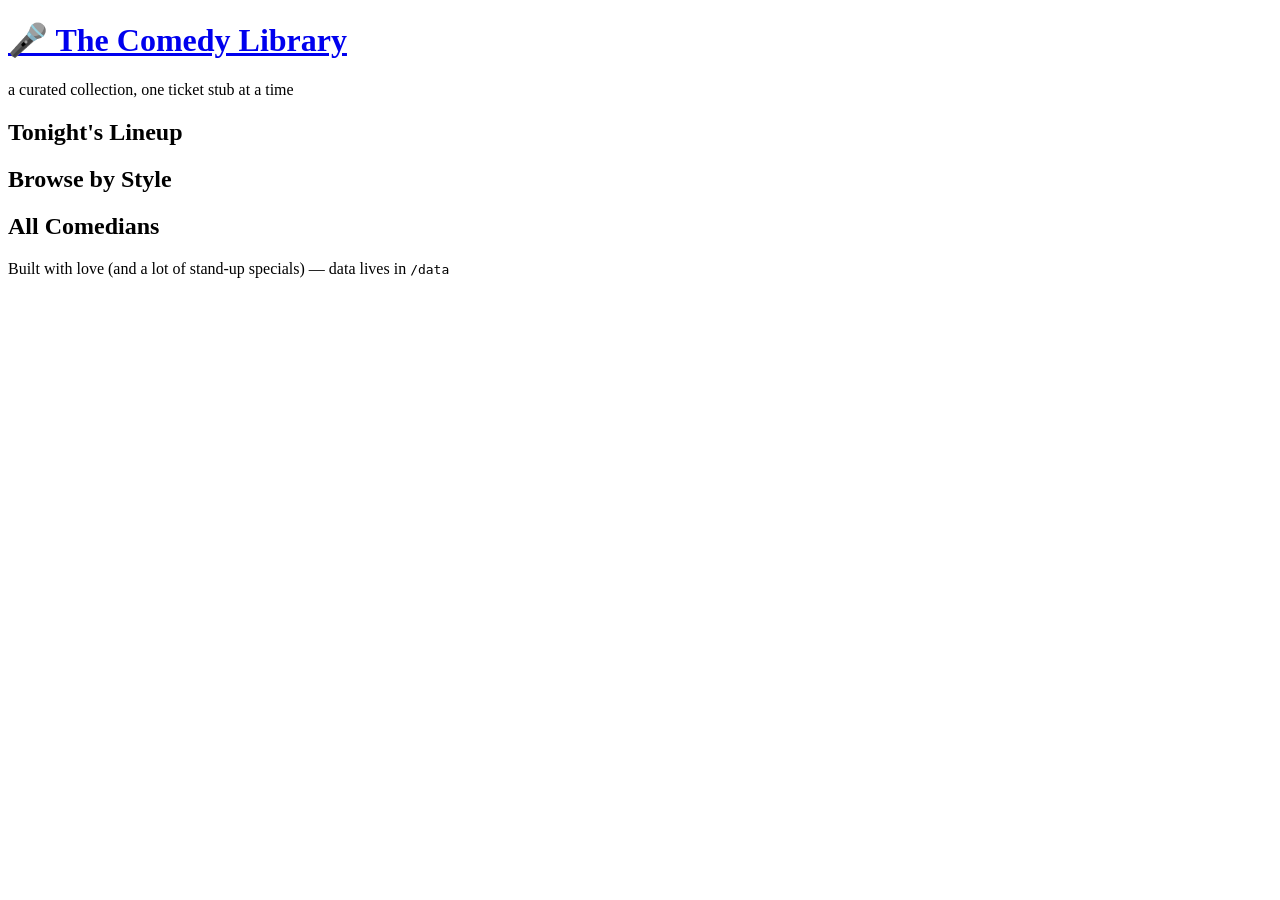
==== index.html @ 25efa7a4 "Add files via upload" ====
<!DOCTYPE html>
<html lang="en">
<head>
<meta charset="UTF-8">
<meta name="viewport" content="width=device-width, initial-scale=1.0">
<title>Haley's Comedy Library</title>
<link rel="stylesheet" href="css/styles.css">
</head>
<body>

<header class="marquee">
  <h1 class="marquee__title"><a href="index.html">🎤 The Comedy Library</a></h1>
  <div class="marquee__subtitle">a curated collection, one ticket stub at a time</div>
</header>

<main class="container">

  <section class="section" id="featured">
    <div class="section__heading">
      <h2>Tonight's Lineup</h2>
      <span class="section__note" id="rotation-note"></span>
    </div>
    <div class="shorts-strip" id="shorts-strip"></div>
  </section>

  <section class="section" id="filters">
    <div class="section__heading">
      <h2>Browse by Style</h2>
    </div>
    <div class="tag-bar" id="tag-bar"></div>
  </section>

  <section class="section" id="artists">
    <div class="section__heading">
      <h2>All Comedians</h2>
      <span class="section__note" id="artist-count"></span>
    </div>
    <div class="artist-grid" id="artist-grid"></div>
  </section>

</main>

<footer class="site-footer">
  Built with love (and a lot of stand-up specials) — data lives in <code>/data</code>
</footer>

<script src="js/app.js"></script>
</body>
</html>
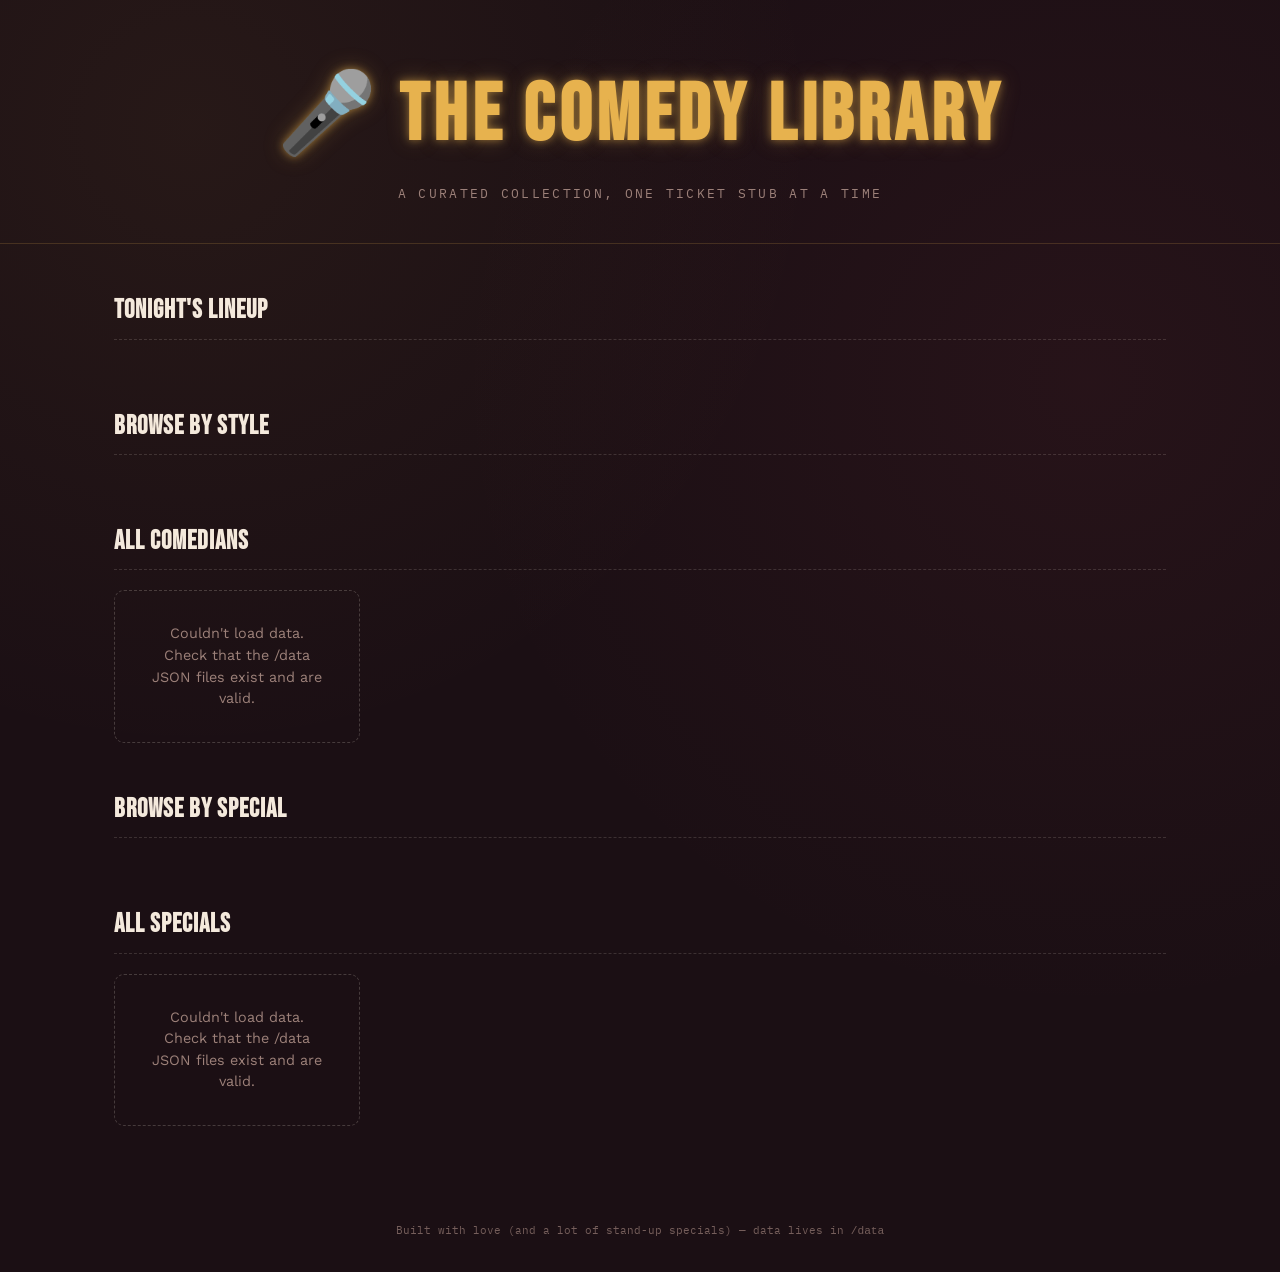
==== commit 106eecdb: "added photos & fixed Search tags" ====
--- a/index.html
+++ b/index.html
@@ -38,6 +38,21 @@
     <div class="artist-grid" id="artist-grid"></div>
   </section>
 
+  <section class="section" id="special-filters">
+    <div class="section__heading">
+      <h2>Browse by Special</h2>
+    </div>
+    <div class="tag-bar" id="special-tag-bar"></div>
+  </section>
+
+  <section class="section" id="specials">
+    <div class="section__heading">
+      <h2>All Specials</h2>
+      <span class="section__note" id="special-count"></span>
+    </div>
+    <div class="special-grid" id="special-grid"></div>
+  </section>
+
 </main>
 
 <footer class="site-footer">
--- a/css/styles.css
+++ b/css/styles.css
@@ -0,0 +1,390 @@
+/* ============================================
+   Comedy Library — "Marquee & Ticket Stub" theme
+   ============================================ */
+
+@import url('https://fonts.googleapis.com/css2?family=Bebas+Neue&family=Work+Sans:wght@400;500;600&family=IBM+Plex+Mono:wght@500&display=swap');
+
+:root {
+  --bg: #1b0f14;
+  --surface: #2a1620;
+  --surface-raised: #341c28;
+  --gold: #e7b24e;
+  --gold-dim: #a67f36;
+  --cream: #f4e9dc;
+  --rose: #c1495b;
+  --muted: #9c8079;
+  --stub-edge: #17090d;
+
+  --font-display: 'Bebas Neue', sans-serif;
+  --font-body: 'Work Sans', sans-serif;
+  --font-mono: 'IBM Plex Mono', monospace;
+
+  --radius: 10px;
+}
+
+* { box-sizing: border-box; }
+
+html { scroll-behavior: smooth; }
+
+body {
+  margin: 0;
+  background: var(--bg);
+  background-image:
+    radial-gradient(circle at 15% 10%, rgba(231, 178, 78, 0.06), transparent 40%),
+    radial-gradient(circle at 85% 30%, rgba(193, 73, 91, 0.07), transparent 45%);
+  color: var(--cream);
+  font-family: var(--font-body);
+  line-height: 1.5;
+  min-height: 100vh;
+}
+
+a { color: inherit; }
+
+/* ---------- Marquee header ---------- */
+
+.marquee {
+  padding: 3.5rem 1.5rem 2.5rem;
+  text-align: center;
+  border-bottom: 1px solid rgba(231, 178, 78, 0.18);
+}
+
+.marquee__title {
+  font-family: var(--font-display);
+  font-size: clamp(2.75rem, 8vw, 5rem);
+  letter-spacing: 0.06em;
+  margin: 0;
+  color: var(--gold);
+  text-shadow:
+    0 0 8px rgba(231, 178, 78, 0.55),
+    0 0 22px rgba(231, 178, 78, 0.25);
+}
+
+.marquee__title a { text-decoration: none; color: inherit; }
+
+.marquee__subtitle {
+  font-family: var(--font-mono);
+  font-size: 0.8rem;
+  letter-spacing: 0.18em;
+  text-transform: uppercase;
+  color: var(--muted);
+  margin-top: 0.5rem;
+}
+
+/* ---------- Layout ---------- */
+
+.container {
+  max-width: 1100px;
+  margin: 0 auto;
+  padding: 0 1.5rem 4rem;
+}
+
+.section {
+  margin-top: 3rem;
+}
+
+.section__heading {
+  display: flex;
+  align-items: baseline;
+  justify-content: space-between;
+  gap: 1rem;
+  margin-bottom: 1.25rem;
+  border-bottom: 1px dashed rgba(244, 233, 220, 0.15);
+  padding-bottom: 0.5rem;
+}
+
+.section__heading h2 {
+  font-family: var(--font-display);
+  letter-spacing: 0.04em;
+  font-size: 1.6rem;
+  margin: 0;
+  color: var(--cream);
+}
+
+.section__note {
+  font-family: var(--font-mono);
+  font-size: 0.75rem;
+  color: var(--muted);
+}
+
+/* ---------- Empty state ---------- */
+
+.empty-state {
+  border: 1px dashed rgba(244, 233, 220, 0.2);
+  border-radius: var(--radius);
+  padding: 2rem;
+  text-align: center;
+  color: var(--muted);
+  font-size: 0.9rem;
+}
+
+.empty-state code {
+  font-family: var(--font-mono);
+  color: var(--gold);
+  background: rgba(231, 178, 78, 0.08);
+  padding: 0.1rem 0.4rem;
+  border-radius: 4px;
+}
+
+/* ---------- Tag filter chips ---------- */
+
+.tag-bar {
+  display: flex;
+  flex-wrap: wrap;
+  gap: 0.6rem;
+}
+
+.tag-chip {
+  font-family: var(--font-mono);
+  font-size: 0.75rem;
+  letter-spacing: 0.04em;
+  text-transform: uppercase;
+  background: var(--surface);
+  border: 1px solid rgba(231, 178, 78, 0.3);
+  color: var(--cream);
+  padding: 0.45rem 0.9rem;
+  border-radius: 999px;
+  cursor: pointer;
+  transition: background 0.15s ease, border-color 0.15s ease, color 0.15s ease;
+}
+
+.tag-chip:hover {
+  border-color: var(--gold);
+}
+
+.tag-chip.active {
+  background: var(--gold);
+  border-color: var(--gold);
+  color: var(--stub-edge);
+}
+
+/* ---------- Featured shorts strip ---------- */
+
+.shorts-strip {
+  display: grid;
+  grid-template-columns: repeat(auto-fill, minmax(220px, 1fr));
+  gap: 1.1rem;
+}
+
+.short-card {
+  background: var(--surface);
+  border-radius: var(--radius);
+  overflow: hidden;
+  border: 1px solid rgba(244, 233, 220, 0.08);
+  transition: transform 0.15s ease, border-color 0.15s ease;
+}
+
+.short-card:hover {
+  transform: translateY(-3px);
+  border-color: var(--gold-dim);
+}
+
+.short-card__embed {
+  aspect-ratio: 16 / 9;
+  background: #000;
+}
+
+.short-card__embed iframe {
+  width: 100%;
+  height: 100%;
+  border: 0;
+  display: block;
+}
+
+.short-card__body {
+  padding: 0.85rem 1rem 1rem;
+}
+
+.short-card__title {
+  font-weight: 600;
+  font-size: 0.95rem;
+  margin: 0 0 0.2rem;
+}
+
+.short-card__artist {
+  font-family: var(--font-mono);
+  font-size: 0.75rem;
+  color: var(--gold);
+}
+
+/* ---------- Ticket-stub artist cards ---------- */
+
+.artist-grid {
+  display: grid;
+  grid-template-columns: repeat(auto-fill, minmax(240px, 1fr));
+  gap: 1.4rem;
+}
+
+.stub {
+  position: relative;
+  background: var(--surface);
+  border-radius: var(--radius);
+  display: flex;
+  text-decoration: none;
+  color: inherit;
+  overflow: hidden;
+  border: 1px solid rgba(244, 233, 220, 0.08);
+  transition: transform 0.15s ease, border-color 0.15s ease;
+}
+
+.stub:hover {
+  transform: translateY(-3px);
+  border-color: var(--gold-dim);
+}
+
+.stub__photo {
+  width: 84px;
+  min-width: 84px;
+  background: var(--surface-raised);
+  background-size: cover;
+  background-position: center;
+  display: flex;
+  align-items: center;
+  justify-content: center;
+  font-family: var(--font-display);
+  font-size: 1.6rem;
+  color: var(--gold-dim);
+}
+
+.stub__divider {
+  width: 0;
+  border-left: 2px dashed rgba(244, 233, 220, 0.2);
+  position: relative;
+}
+
+.stub__divider::before,
+.stub__divider::after {
+  content: "";
+  position: absolute;
+  width: 14px;
+  height: 14px;
+  background: var(--bg);
+  border-radius: 50%;
+  left: -8px;
+}
+.stub__divider::before { top: -7px; }
+.stub__divider::after { bottom: -7px; }
+
+.stub__body {
+  padding: 0.9rem 1rem;
+  flex: 1;
+  min-width: 0;
+}
+
+.stub__name {
+  font-weight: 600;
+  font-size: 1rem;
+  margin: 0 0 0.35rem;
+}
+
+.stub__tags {
+  display: flex;
+  flex-wrap: wrap;
+  gap: 0.3rem;
+}
+
+.stub__tag {
+  font-family: var(--font-mono);
+  font-size: 0.65rem;
+  text-transform: uppercase;
+  letter-spacing: 0.03em;
+  color: var(--muted);
+  background: rgba(244, 233, 220, 0.06);
+  padding: 0.15rem 0.45rem;
+  border-radius: 4px;
+}
+
+/* ---------- Ticket-stub special cards ---------- */
+
+.special-grid {
+  display: grid;
+  grid-template-columns: repeat(auto-fill, minmax(240px, 1fr));
+  gap: 1.4rem;
+}
+
+/* ---------- Artist detail page ---------- */
+
+.back-link {
+  display: inline-block;
+  font-family: var(--font-mono);
+  font-size: 0.8rem;
+  color: var(--gold);
+  text-decoration: none;
+  margin-bottom: 1.5rem;
+}
+.back-link:hover { text-decoration: underline; }
+
+.artist-header {
+  display: flex;
+  gap: 1.5rem;
+  align-items: flex-start;
+  flex-wrap: wrap;
+}
+
+.artist-header__photo {
+  width: 140px;
+  height: 140px;
+  border-radius: var(--radius);
+  background: var(--surface-raised);
+  background-size: cover;
+  background-position: center;
+  flex-shrink: 0;
+}
+
+.artist-header__name {
+  font-family: var(--font-display);
+  font-size: 2.4rem;
+  letter-spacing: 0.03em;
+  margin: 0 0 0.4rem;
+  color: var(--gold);
+}
+
+.artist-header__website {
+  font-family: var(--font-mono);
+  font-size: 0.8rem;
+  color: var(--rose);
+  text-decoration: none;
+}
+.artist-header__website:hover { text-decoration: underline; }
+
+.artist-bio {
+  margin-top: 1.5rem;
+  max-width: 65ch;
+  color: var(--cream);
+  opacity: 0.9;
+}
+
+.rating-stamp {
+  display: inline-flex;
+  gap: 0.5rem;
+  font-family: var(--font-mono);
+  font-size: 0.7rem;
+  text-transform: uppercase;
+  border: 1px solid var(--gold-dim);
+  color: var(--gold);
+  padding: 0.25rem 0.6rem;
+  border-radius: 4px;
+  margin-top: 0.4rem;
+}
+
+/* ---------- Footer ---------- */
+
+.site-footer {
+  text-align: center;
+  font-family: var(--font-mono);
+  font-size: 0.7rem;
+  color: var(--muted);
+  padding: 2rem 1rem;
+  opacity: 0.7;
+}
+
+/* ---------- Responsive ---------- */
+
+@media (max-width: 600px) {
+  .stub { flex-direction: column; }
+  .stub__photo { width: 100%; height: 100px; }
+  .stub__divider { display: none; }
+}
+
+@media (prefers-reduced-motion: reduce) {
+  * { transition: none !important; scroll-behavior: auto !important; }
+}
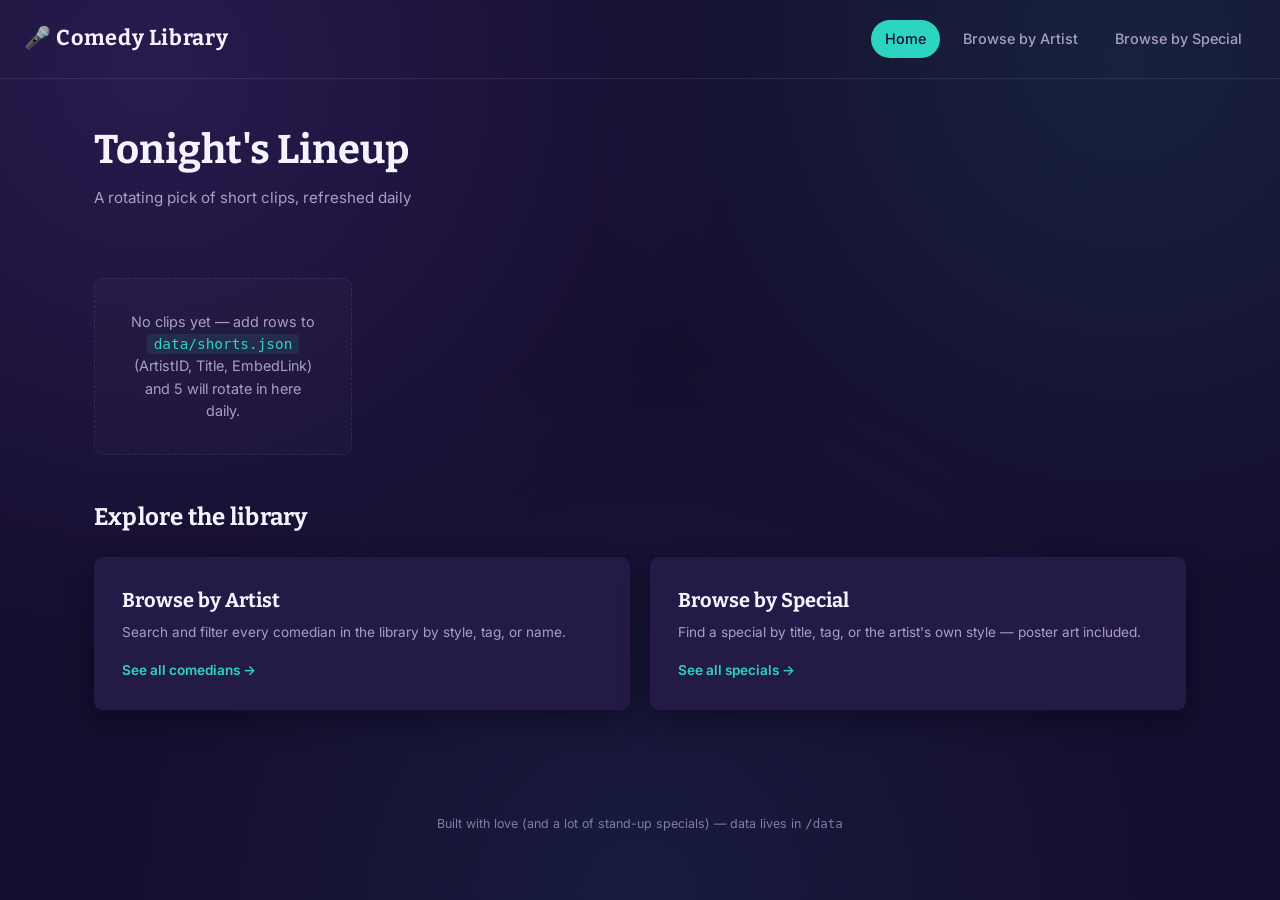
==== commit be60ebac: "Redesign site with indigo/purple/teal spotlight theme Replace the brown/gold ticket-stub look with t" ====
--- a/index.html
+++ b/index.html
@@ -3,54 +3,47 @@
 <head>
 <meta charset="UTF-8">
 <meta name="viewport" content="width=device-width, initial-scale=1.0">
-<title>Haley's Comedy Library</title>
+<title>Comedy Library</title>
 <link rel="stylesheet" href="css/styles.css">
 </head>
 <body>
 
-<header class="marquee">
-  <h1 class="marquee__title"><a href="index.html">🎤 The Comedy Library</a></h1>
-  <div class="marquee__subtitle">a curated collection, one ticket stub at a time</div>
-</header>
+<nav class="site-nav">
+  <a class="site-nav__brand" href="index.html">🎤 Comedy Library</a>
+  <div class="site-nav__links">
+    <a class="site-nav__link active" href="index.html">Home</a>
+    <a class="site-nav__link" href="browse-artists.html">Browse by Artist</a>
+    <a class="site-nav__link" href="browse-specials.html">Browse by Special</a>
+  </div>
+</nav>
 
 <main class="container">
 
+  <div class="page-header">
+    <h1>Tonight's Lineup</h1>
+    <p class="page-header__sub" id="rotation-note">A rotating pick of short clips, refreshed daily</p>
+  </div>
+
   <section class="section" id="featured">
-    <div class="section__heading">
-      <h2>Tonight's Lineup</h2>
-      <span class="section__note" id="rotation-note"></span>
-    </div>
     <div class="shorts-strip" id="shorts-strip"></div>
   </section>
 
-  <section class="section" id="filters">
+  <section class="section">
     <div class="section__heading">
-      <h2>Browse by Style</h2>
+      <h2>Explore the library</h2>
     </div>
-    <div class="tag-bar" id="tag-bar"></div>
-  </section>
-
-  <section class="section" id="artists">
-    <div class="section__heading">
-      <h2>All Comedians</h2>
-      <span class="section__note" id="artist-count"></span>
+    <div class="cta-row">
+      <a class="cta-card" href="browse-artists.html">
+        <p class="cta-card__title">Browse by Artist</p>
+        <p class="cta-card__sub">Search and filter every comedian in the library by style, tag, or name.</p>
+        <span class="cta-card__arrow">See all comedians →</span>
+      </a>
+      <a class="cta-card" href="browse-specials.html">
+        <p class="cta-card__title">Browse by Special</p>
+        <p class="cta-card__sub">Find a special by title, tag, or the artist's own style — poster art included.</p>
+        <span class="cta-card__arrow">See all specials →</span>
+      </a>
     </div>
-    <div class="artist-grid" id="artist-grid"></div>
-  </section>
-
-  <section class="section" id="special-filters">
-    <div class="section__heading">
-      <h2>Browse by Special</h2>
-    </div>
-    <div class="tag-bar" id="special-tag-bar"></div>
-  </section>
-
-  <section class="section" id="specials">
-    <div class="section__heading">
-      <h2>All Specials</h2>
-      <span class="section__note" id="special-count"></span>
-    </div>
-    <div class="special-grid" id="special-grid"></div>
   </section>
 
 </main>
@@ -59,6 +52,7 @@
   Built with love (and a lot of stand-up specials) — data lives in <code>/data</code>
 </footer>
 
+<script src="js/common.js"></script>
 <script src="js/app.js"></script>
 </body>
 </html>
--- a/css/styles.css
+++ b/css/styles.css
@@ -1,25 +1,29 @@
 /* ============================================
-   Comedy Library — "Marquee & Ticket Stub" theme
+   Comedy Library — "Spotlight" theme
    ============================================ */
 
-@import url('https://fonts.googleapis.com/css2?family=Bebas+Neue&family=Work+Sans:wght@400;500;600&family=IBM+Plex+Mono:wght@500&display=swap');
+@import url('https://fonts.googleapis.com/css2?family=Bitter:wght@400;600;700&family=Inter:wght@400;500;600;700&display=swap');
 
 :root {
-  --bg: #1b0f14;
-  --surface: #2a1620;
-  --surface-raised: #341c28;
-  --gold: #e7b24e;
-  --gold-dim: #a67f36;
-  --cream: #f4e9dc;
-  --rose: #c1495b;
-  --muted: #9c8079;
-  --stub-edge: #17090d;
-
-  --font-display: 'Bebas Neue', sans-serif;
-  --font-body: 'Work Sans', sans-serif;
-  --font-mono: 'IBM Plex Mono', monospace;
-
-  --radius: 10px;
+  --bg: #150E2E;
+  --surface: #241A47;
+  --surface-raised: #2E2158;
+  --primary: #8B5CF6;
+  --primary-dim: #6D46D6;
+  --accent: #2DD4BF;
+  --accent-2: #38BDF8;
+  --text: #F5F3FF;
+  --muted: #A79FC4;
+  --border: rgba(245, 243, 255, 0.09);
+
+  --font-display: 'Bookman Old Style', 'Bitter', Georgia, serif;
+  --font-body: 'Calibri', 'Inter', system-ui, -apple-system, sans-serif;
+
+  --radius: 9px;
+  --radius-pill: 999px;
+
+  --shadow-card: 0 10px 28px rgba(6, 3, 20, 0.45), 0 1px 0 rgba(245, 243, 255, 0.03);
+  --shadow-card-hover: 0 16px 36px rgba(6, 3, 20, 0.55), 0 1px 0 rgba(245, 243, 255, 0.04);
 }
 
 * { box-sizing: border-box; }
@@ -30,56 +34,98 @@
   margin: 0;
   background: var(--bg);
   background-image:
-    radial-gradient(circle at 15% 10%, rgba(231, 178, 78, 0.06), transparent 40%),
-    radial-gradient(circle at 85% 30%, rgba(193, 73, 91, 0.07), transparent 45%);
-  color: var(--cream);
+    radial-gradient(circle at 12% 8%, rgba(139, 92, 246, 0.16), transparent 42%),
+    radial-gradient(circle at 88% 6%, rgba(45, 212, 191, 0.10), transparent 40%),
+    radial-gradient(circle at 50% 100%, rgba(56, 189, 248, 0.08), transparent 50%);
+  background-attachment: fixed;
+  color: var(--text);
   font-family: var(--font-body);
-  line-height: 1.5;
+  line-height: 1.55;
   min-height: 100vh;
 }
 
 a { color: inherit; }
 
-/* ---------- Marquee header ---------- */
-
-.marquee {
-  padding: 3.5rem 1.5rem 2.5rem;
-  text-align: center;
-  border-bottom: 1px solid rgba(231, 178, 78, 0.18);
-}
-
-.marquee__title {
+img { max-width: 100%; display: block; }
+
+/* ---------- Nav bar ---------- */
+
+.site-nav {
+  display: flex;
+  align-items: center;
+  justify-content: space-between;
+  gap: 1.5rem;
+  flex-wrap: wrap;
+  padding: 1.25rem 1.5rem;
+  border-bottom: 1px solid var(--border);
+}
+
+.site-nav__brand {
   font-family: var(--font-display);
-  font-size: clamp(2.75rem, 8vw, 5rem);
-  letter-spacing: 0.06em;
-  margin: 0;
-  color: var(--gold);
-  text-shadow:
-    0 0 8px rgba(231, 178, 78, 0.55),
-    0 0 22px rgba(231, 178, 78, 0.25);
-}
-
-.marquee__title a { text-decoration: none; color: inherit; }
-
-.marquee__subtitle {
-  font-family: var(--font-mono);
-  font-size: 0.8rem;
-  letter-spacing: 0.18em;
-  text-transform: uppercase;
-  color: var(--muted);
-  margin-top: 0.5rem;
+  font-weight: 700;
+  font-size: 1.35rem;
+  letter-spacing: 0.03em;
+  text-decoration: none;
+  color: var(--text);
+  display: flex;
+  align-items: center;
+  gap: 0.5rem;
+}
+
+.site-nav__links {
+  display: flex;
+  gap: 0.5rem;
+  flex-wrap: wrap;
+}
+
+.site-nav__link {
+  font-size: 0.9rem;
+  font-weight: 500;
+  text-decoration: none;
+  color: var(--muted);
+  padding: 0.5rem 0.9rem;
+  border-radius: var(--radius-pill);
+  transition: background 0.15s ease, color 0.15s ease;
+}
+
+.site-nav__link:hover {
+  color: var(--text);
+  background: rgba(245, 243, 255, 0.06);
+}
+
+.site-nav__link.active {
+  color: var(--bg);
+  background: var(--accent);
 }
 
 /* ---------- Layout ---------- */
 
 .container {
-  max-width: 1100px;
+  max-width: 1140px;
   margin: 0 auto;
   padding: 0 1.5rem 4rem;
 }
 
+.page-header {
+  padding: 2.5rem 0 1.5rem;
+}
+
+.page-header h1 {
+  font-family: var(--font-display);
+  font-weight: 700;
+  font-size: clamp(1.9rem, 4vw, 2.5rem);
+  margin: 0 0 0.3rem;
+  color: var(--text);
+}
+
+.page-header__sub {
+  color: var(--muted);
+  font-size: 0.95rem;
+  margin: 0;
+}
+
 .section {
-  margin-top: 3rem;
+  margin-top: 2.75rem;
 }
 
 .section__heading {
@@ -88,44 +134,179 @@
   justify-content: space-between;
   gap: 1rem;
   margin-bottom: 1.25rem;
-  border-bottom: 1px dashed rgba(244, 233, 220, 0.15);
-  padding-bottom: 0.5rem;
 }
 
 .section__heading h2 {
   font-family: var(--font-display);
-  letter-spacing: 0.04em;
-  font-size: 1.6rem;
+  font-weight: 700;
+  letter-spacing: 0.01em;
+  font-size: 1.5rem;
   margin: 0;
-  color: var(--cream);
+  color: var(--text);
 }
 
 .section__note {
-  font-family: var(--font-mono);
-  font-size: 0.75rem;
+  font-size: 0.8rem;
   color: var(--muted);
 }
 
 /* ---------- Empty state ---------- */
 
 .empty-state {
-  border: 1px dashed rgba(244, 233, 220, 0.2);
+  border: 1px dashed var(--border);
   border-radius: var(--radius);
   padding: 2rem;
   text-align: center;
   color: var(--muted);
   font-size: 0.9rem;
+  background: rgba(245, 243, 255, 0.02);
 }
 
 .empty-state code {
-  font-family: var(--font-mono);
-  color: var(--gold);
-  background: rgba(231, 178, 78, 0.08);
+  font-family: 'Consolas', monospace;
+  color: var(--accent);
+  background: rgba(45, 212, 191, 0.1);
   padding: 0.1rem 0.4rem;
   border-radius: 4px;
 }
 
-/* ---------- Tag filter chips ---------- */
+/* ---------- Buttons ---------- */
+
+.btn {
+  display: inline-flex;
+  align-items: center;
+  justify-content: center;
+  gap: 0.5rem;
+  font-family: var(--font-body);
+  font-weight: 600;
+  font-size: 0.9rem;
+  background: var(--primary);
+  color: #fff;
+  border: none;
+  padding: 0.7rem 1.4rem;
+  border-radius: var(--radius-pill);
+  text-decoration: none;
+  cursor: pointer;
+  transition: background 0.15s ease, transform 0.15s ease;
+}
+
+.btn:hover {
+  background: var(--primary-dim);
+  transform: translateY(-1px);
+}
+
+.btn--outline {
+  background: transparent;
+  border: 1px solid rgba(139, 92, 246, 0.5);
+  color: var(--text);
+}
+
+.btn--outline:hover {
+  background: rgba(139, 92, 246, 0.12);
+}
+
+/* ---------- Search & filters ---------- */
+
+.controls {
+  display: flex;
+  flex-wrap: wrap;
+  gap: 0.75rem;
+  align-items: center;
+  margin-bottom: 1.25rem;
+}
+
+.search-field {
+  position: relative;
+  flex: 1 1 260px;
+  min-width: 220px;
+}
+
+.search-field::before {
+  content: "🔍";
+  position: absolute;
+  left: 1rem;
+  top: 50%;
+  transform: translateY(-50%);
+  font-size: 0.85rem;
+  opacity: 0.6;
+  pointer-events: none;
+}
+
+.search-input {
+  width: 100%;
+  background: var(--surface);
+  border: 1px solid var(--border);
+  color: var(--text);
+  font-family: var(--font-body);
+  font-size: 0.9rem;
+  padding: 0.7rem 1rem 0.7rem 2.4rem;
+  border-radius: var(--radius-pill);
+  outline: none;
+  transition: border-color 0.15s ease;
+}
+
+.search-input::placeholder { color: var(--muted); }
+
+.search-input:focus {
+  border-color: var(--primary);
+}
+
+.filter-select {
+  background: var(--surface);
+  border: 1px solid var(--border);
+  color: var(--text);
+  font-family: var(--font-body);
+  font-size: 0.85rem;
+  padding: 0.65rem 2rem 0.65rem 1rem;
+  border-radius: var(--radius-pill);
+  outline: none;
+  cursor: pointer;
+  appearance: none;
+  background-image: linear-gradient(45deg, transparent 50%, var(--muted) 50%), linear-gradient(135deg, var(--muted) 50%, transparent 50%);
+  background-position: calc(100% - 16px) calc(50% - 3px), calc(100% - 11px) calc(50% - 3px);
+  background-size: 5px 5px, 5px 5px;
+  background-repeat: no-repeat;
+}
+
+.filter-select:focus { border-color: var(--primary); }
+
+.active-filters {
+  display: flex;
+  flex-wrap: wrap;
+  gap: 0.5rem;
+  margin-bottom: 1.25rem;
+}
+
+.filter-chip {
+  display: inline-flex;
+  align-items: center;
+  gap: 0.45rem;
+  font-size: 0.78rem;
+  font-weight: 500;
+  background: rgba(139, 92, 246, 0.16);
+  border: 1px solid rgba(139, 92, 246, 0.4);
+  color: var(--text);
+  padding: 0.35rem 0.5rem 0.35rem 0.8rem;
+  border-radius: var(--radius-pill);
+}
+
+.filter-chip button {
+  background: none;
+  border: none;
+  color: var(--muted);
+  cursor: pointer;
+  font-size: 0.85rem;
+  line-height: 1;
+  padding: 0.1rem 0.3rem;
+  border-radius: 50%;
+}
+
+.filter-chip button:hover {
+  color: var(--text);
+  background: rgba(245, 243, 255, 0.1);
+}
+
+/* ---------- Tag chips (display) ---------- */
 
 .tag-bar {
   display: flex;
@@ -134,255 +315,390 @@
 }
 
 .tag-chip {
-  font-family: var(--font-mono);
   font-size: 0.75rem;
-  letter-spacing: 0.04em;
-  text-transform: uppercase;
+  font-weight: 500;
+  text-transform: lowercase;
   background: var(--surface);
-  border: 1px solid rgba(231, 178, 78, 0.3);
-  color: var(--cream);
-  padding: 0.45rem 0.9rem;
-  border-radius: 999px;
+  border: 1px solid var(--border);
+  color: var(--muted);
+  padding: 0.4rem 0.85rem;
+  border-radius: var(--radius-pill);
   cursor: pointer;
   transition: background 0.15s ease, border-color 0.15s ease, color 0.15s ease;
 }
 
 .tag-chip:hover {
-  border-color: var(--gold);
+  border-color: var(--primary);
+  color: var(--text);
 }
 
 .tag-chip.active {
-  background: var(--gold);
-  border-color: var(--gold);
-  color: var(--stub-edge);
-}
-
-/* ---------- Featured shorts strip ---------- */
-
-.shorts-strip {
-  display: grid;
-  grid-template-columns: repeat(auto-fill, minmax(220px, 1fr));
-  gap: 1.1rem;
-}
-
-.short-card {
+  background: var(--primary);
+  border-color: var(--primary);
+  color: #fff;
+}
+
+/* Small static tag pill shown on cards (not interactive) */
+.pill-tag {
+  font-size: 0.68rem;
+  font-weight: 500;
+  text-transform: lowercase;
+  letter-spacing: 0.01em;
+  color: var(--muted);
+  background: rgba(245, 243, 255, 0.06);
+  padding: 0.2rem 0.6rem;
+  border-radius: var(--radius-pill);
+}
+
+/* ---------- Cards (shared) ---------- */
+
+.card {
   background: var(--surface);
   border-radius: var(--radius);
+  box-shadow: var(--shadow-card);
   overflow: hidden;
-  border: 1px solid rgba(244, 233, 220, 0.08);
-  transition: transform 0.15s ease, border-color 0.15s ease;
-}
-
-.short-card:hover {
-  transform: translateY(-3px);
-  border-color: var(--gold-dim);
-}
-
-.short-card__embed {
-  aspect-ratio: 16 / 9;
-  background: #000;
-}
-
-.short-card__embed iframe {
-  width: 100%;
-  height: 100%;
-  border: 0;
-  display: block;
-}
-
-.short-card__body {
-  padding: 0.85rem 1rem 1rem;
-}
-
-.short-card__title {
-  font-weight: 600;
-  font-size: 0.95rem;
-  margin: 0 0 0.2rem;
-}
-
-.short-card__artist {
-  font-family: var(--font-mono);
-  font-size: 0.75rem;
-  color: var(--gold);
-}
-
-/* ---------- Ticket-stub artist cards ---------- */
-
-.artist-grid {
-  display: grid;
-  grid-template-columns: repeat(auto-fill, minmax(240px, 1fr));
-  gap: 1.4rem;
-}
-
-.stub {
+  text-decoration: none;
+  color: inherit;
+  display: flex;
+  flex-direction: column;
+  transition: transform 0.15s ease, box-shadow 0.15s ease;
+}
+
+.card:hover {
+  transform: translateY(-4px);
+  box-shadow: var(--shadow-card-hover);
+}
+
+/* dashed "ticket tear" perforation divider between photo/poster and body */
+.card__perf {
   position: relative;
-  background: var(--surface);
-  border-radius: var(--radius);
-  display: flex;
-  text-decoration: none;
-  color: inherit;
-  overflow: hidden;
-  border: 1px solid rgba(244, 233, 220, 0.08);
-  transition: transform 0.15s ease, border-color 0.15s ease;
-}
-
-.stub:hover {
-  transform: translateY(-3px);
-  border-color: var(--gold-dim);
-}
-
-.stub__photo {
-  width: 84px;
-  min-width: 84px;
-  background: var(--surface-raised);
-  background-size: cover;
-  background-position: center;
-  display: flex;
-  align-items: center;
-  justify-content: center;
-  font-family: var(--font-display);
-  font-size: 1.6rem;
-  color: var(--gold-dim);
-}
-
-.stub__divider {
-  width: 0;
-  border-left: 2px dashed rgba(244, 233, 220, 0.2);
-  position: relative;
-}
-
-.stub__divider::before,
-.stub__divider::after {
+  height: 0;
+  border-top: 2px dashed rgba(245, 243, 255, 0.14);
+}
+
+.card__perf::before,
+.card__perf::after {
   content: "";
   position: absolute;
   width: 14px;
   height: 14px;
   background: var(--bg);
   border-radius: 50%;
-  left: -8px;
-}
-.stub__divider::before { top: -7px; }
-.stub__divider::after { bottom: -7px; }
-
-.stub__body {
-  padding: 0.9rem 1rem;
+  top: -7px;
+}
+.card__perf::before { left: -7px; }
+.card__perf::after { right: -7px; }
+
+/* ---------- Shorts strip (homepage) ---------- */
+
+.shorts-strip {
+  display: grid;
+  grid-template-columns: repeat(auto-fill, minmax(230px, 1fr));
+  gap: 1.25rem;
+}
+
+.short-card__embed {
+  aspect-ratio: 16 / 9;
+  background: #000;
+}
+
+.short-card__embed iframe {
+  width: 100%;
+  height: 100%;
+  border: 0;
+  display: block;
+}
+
+.short-card__body {
+  padding: 1rem 1.1rem 1.1rem;
+}
+
+.short-card__title {
+  font-weight: 600;
+  font-size: 0.95rem;
+  margin: 0 0 0.5rem;
+}
+
+.short-card__more {
+  font-size: 0.78rem;
+  font-weight: 600;
+  color: var(--accent);
+  text-decoration: none;
+}
+
+.short-card__more:hover { text-decoration: underline; }
+
+/* ---------- Homepage CTA row ---------- */
+
+.cta-row {
+  display: grid;
+  grid-template-columns: repeat(auto-fit, minmax(240px, 1fr));
+  gap: 1.25rem;
+}
+
+.cta-card {
+  background: var(--surface);
+  border-radius: var(--radius);
+  box-shadow: var(--shadow-card);
+  padding: 1.75rem;
+  text-decoration: none;
+  color: inherit;
+  transition: transform 0.15s ease, box-shadow 0.15s ease;
+}
+
+.cta-card:hover {
+  transform: translateY(-4px);
+  box-shadow: var(--shadow-card-hover);
+}
+
+.cta-card__title {
+  font-family: var(--font-display);
+  font-weight: 700;
+  font-size: 1.25rem;
+  margin: 0 0 0.4rem;
+  color: var(--text);
+}
+
+.cta-card__sub {
+  font-size: 0.85rem;
+  color: var(--muted);
+  margin: 0 0 0.9rem;
+}
+
+.cta-card__arrow {
+  font-size: 0.85rem;
+  font-weight: 600;
+  color: var(--accent);
+}
+
+/* ---------- Artist grid (Browse by Artist) ---------- */
+
+.artist-grid {
+  display: grid;
+  grid-template-columns: repeat(auto-fill, minmax(220px, 1fr));
+  gap: 1.4rem;
+  align-items: stretch;
+}
+
+.artist-card__photo {
+  height: 160px;
+  background: var(--surface-raised);
+  background-size: cover;
+  background-position: center top;
+  display: flex;
+  align-items: center;
+  justify-content: center;
+  font-family: var(--font-display);
+  font-size: 1.8rem;
+  color: var(--primary);
+  flex-shrink: 0;
+}
+
+.artist-card__body {
+  padding: 1rem 1.1rem 1.1rem;
+  display: flex;
+  flex-direction: column;
   flex: 1;
-  min-width: 0;
-}
-
-.stub__name {
+}
+
+.artist-card__name {
   font-weight: 600;
   font-size: 1rem;
-  margin: 0 0 0.35rem;
-}
-
-.stub__tags {
-  display: flex;
-  flex-wrap: wrap;
-  gap: 0.3rem;
-}
-
-.stub__tag {
-  font-family: var(--font-mono);
-  font-size: 0.65rem;
+  margin: 0 0 0.55rem;
+  min-height: 2.5em;
+  display: -webkit-box;
+  -webkit-line-clamp: 2;
+  -webkit-box-orient: vertical;
+  overflow: hidden;
+}
+
+.artist-card__tags {
+  display: flex;
+  flex-wrap: wrap;
+  gap: 0.35rem;
+  margin-top: auto;
+}
+
+/* ---------- Special grid (Browse by Special) ---------- */
+
+.special-grid {
+  display: grid;
+  grid-template-columns: repeat(auto-fill, minmax(230px, 1fr));
+  gap: 1.4rem;
+  align-items: stretch;
+}
+
+.special-card__poster {
+  aspect-ratio: 16 / 9;
+  background: var(--surface-raised);
+  background-size: cover;
+  background-position: center;
+  position: relative;
+  overflow: hidden;
+}
+
+.special-card__poster img {
+  width: 100%;
+  height: 100%;
+  object-fit: cover;
+}
+
+.special-card__body {
+  padding: 1rem 1.1rem 1.1rem;
+  display: flex;
+  flex-direction: column;
+  flex: 1;
+}
+
+.special-card__title {
+  font-weight: 600;
+  font-size: 0.98rem;
+  margin: 0 0 0.3rem;
+  min-height: 2.4em;
+  display: -webkit-box;
+  -webkit-line-clamp: 2;
+  -webkit-box-orient: vertical;
+  overflow: hidden;
+}
+
+.special-card__meta {
+  font-size: 0.8rem;
+  color: var(--accent-2);
+  margin: 0 0 0.7rem;
+}
+
+.special-card__badges {
+  display: flex;
+  gap: 0.4rem;
+  margin-top: auto;
+}
+
+.badge {
+  font-size: 0.68rem;
+  font-weight: 600;
   text-transform: uppercase;
   letter-spacing: 0.03em;
   color: var(--muted);
-  background: rgba(244, 233, 220, 0.06);
-  padding: 0.15rem 0.45rem;
-  border-radius: 4px;
-}
-
-/* ---------- Ticket-stub special cards ---------- */
-
-.special-grid {
-  display: grid;
-  grid-template-columns: repeat(auto-fill, minmax(240px, 1fr));
-  gap: 1.4rem;
+  border: 1px solid var(--border);
+  padding: 0.25rem 0.55rem;
+  border-radius: 5px;
 }
 
 /* ---------- Artist detail page ---------- */
 
 .back-link {
   display: inline-block;
-  font-family: var(--font-mono);
-  font-size: 0.8rem;
-  color: var(--gold);
-  text-decoration: none;
-  margin-bottom: 1.5rem;
+  font-size: 0.85rem;
+  font-weight: 500;
+  color: var(--accent);
+  text-decoration: none;
+  margin-bottom: 1.75rem;
 }
 .back-link:hover { text-decoration: underline; }
 
 .artist-header {
   display: flex;
-  gap: 1.5rem;
+  gap: 1.75rem;
   align-items: flex-start;
   flex-wrap: wrap;
 }
 
 .artist-header__photo {
-  width: 140px;
-  height: 140px;
+  width: 160px;
+  height: 160px;
   border-radius: var(--radius);
   background: var(--surface-raised);
   background-size: cover;
   background-position: center;
+  box-shadow: var(--shadow-card);
   flex-shrink: 0;
 }
 
 .artist-header__name {
   font-family: var(--font-display);
-  font-size: 2.4rem;
-  letter-spacing: 0.03em;
-  margin: 0 0 0.4rem;
-  color: var(--gold);
+  font-weight: 700;
+  font-size: clamp(1.9rem, 4vw, 2.5rem);
+  margin: 0 0 0.5rem;
+  color: var(--text);
 }
 
 .artist-header__website {
-  font-family: var(--font-mono);
-  font-size: 0.8rem;
-  color: var(--rose);
+  font-size: 0.85rem;
+  font-weight: 600;
+  color: var(--accent);
   text-decoration: none;
 }
 .artist-header__website:hover { text-decoration: underline; }
 
+.artist-header__tags {
+  display: flex;
+  flex-wrap: wrap;
+  gap: 0.4rem;
+  margin-top: 0.75rem;
+}
+
 .artist-bio {
-  margin-top: 1.5rem;
-  max-width: 65ch;
-  color: var(--cream);
-  opacity: 0.9;
-}
-
-.rating-stamp {
-  display: inline-flex;
-  gap: 0.5rem;
-  font-family: var(--font-mono);
-  font-size: 0.7rem;
-  text-transform: uppercase;
-  border: 1px solid var(--gold-dim);
-  color: var(--gold);
-  padding: 0.25rem 0.6rem;
-  border-radius: 4px;
-  margin-top: 0.4rem;
+  margin-top: 1.75rem;
+  max-width: 68ch;
+  color: var(--text);
+  opacity: 0.92;
+  font-size: 0.98rem;
+}
+
+.special-row {
+  background: var(--surface);
+  border-radius: var(--radius);
+  box-shadow: var(--shadow-card);
+  padding: 1rem 1.25rem;
+  margin-bottom: 0.9rem;
+  display: flex;
+  align-items: center;
+  justify-content: space-between;
+  gap: 1rem;
+  flex-wrap: wrap;
+}
+
+.special-row__title {
+  font-weight: 600;
+  font-size: 0.98rem;
+  margin: 0;
+}
+
+.special-row__title a {
+  color: var(--text);
+  text-decoration: none;
+}
+.special-row__title a:hover { color: var(--accent); }
+
+.special-row__year {
+  color: var(--muted);
+  font-weight: 400;
+  font-size: 0.85rem;
+}
+
+.special-row__badges {
+  display: flex;
+  gap: 0.4rem;
+  flex-shrink: 0;
 }
 
 /* ---------- Footer ---------- */
 
 .site-footer {
   text-align: center;
-  font-family: var(--font-mono);
-  font-size: 0.7rem;
-  color: var(--muted);
-  padding: 2rem 1rem;
-  opacity: 0.7;
+  font-size: 0.78rem;
+  color: var(--muted);
+  padding: 2.5rem 1rem;
+  opacity: 0.75;
 }
 
 /* ---------- Responsive ---------- */
 
-@media (max-width: 600px) {
-  .stub { flex-direction: column; }
-  .stub__photo { width: 100%; height: 100px; }
-  .stub__divider { display: none; }
+@media (max-width: 640px) {
+  .artist-header { gap: 1.25rem; }
+  .artist-header__photo { width: 120px; height: 120px; }
+  .controls { flex-direction: column; align-items: stretch; }
+  .filter-select { width: 100%; }
 }
 
 @media (prefers-reduced-motion: reduce) {
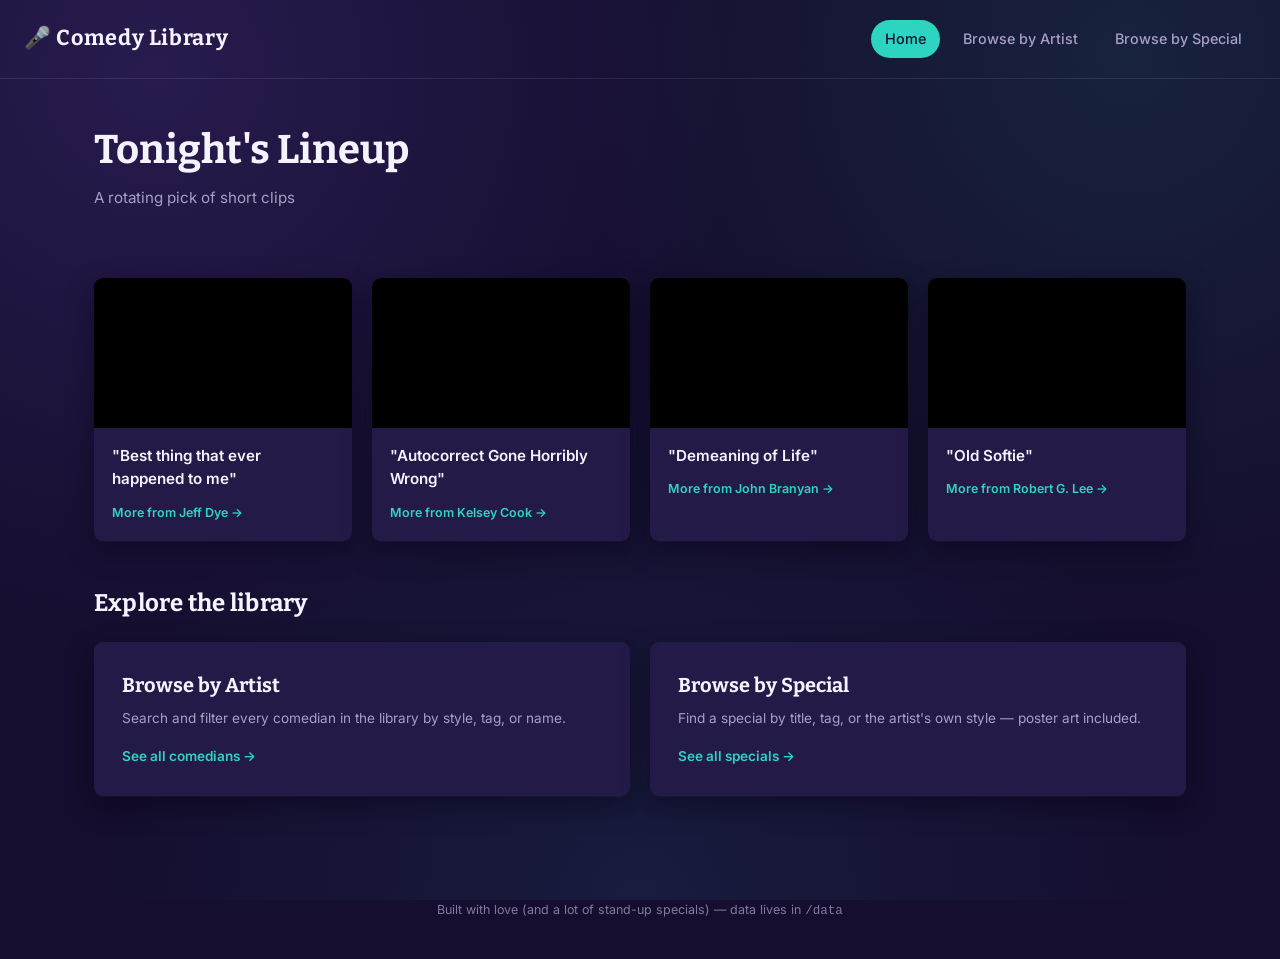
==== commit 554bdd3c: "Tag Daniel Sloss's dark specials, simplify lineup subtitle copy - Daniel Sloss Live, DARK, and Jigsa" ====
--- a/index.html
+++ b/index.html
@@ -21,7 +21,7 @@
 
   <div class="page-header">
     <h1>Tonight's Lineup</h1>
-    <p class="page-header__sub" id="rotation-note">A rotating pick of short clips, refreshed daily</p>
+    <p class="page-header__sub" id="rotation-note">A rotating pick of short clips</p>
   </div>
 
   <section class="section" id="featured">
--- a/css/styles.css
+++ b/css/styles.css
@@ -475,13 +475,14 @@
 
 .artist-grid {
   display: grid;
-  grid-template-columns: repeat(auto-fill, minmax(220px, 1fr));
+  grid-template-columns: repeat(5, 1fr);
   gap: 1.4rem;
   align-items: stretch;
 }
 
 .artist-card__photo {
-  height: 160px;
+  aspect-ratio: 1 / 1;
+  width: 100%;
   background: var(--surface-raised);
   background-size: cover;
   background-position: center top;
@@ -528,6 +529,21 @@
   align-items: stretch;
 }
 
+.special-card__poster-link {
+  display: block;
+  text-decoration: none;
+}
+
+.special-card__title-link {
+  display: block;
+  text-decoration: none;
+  color: inherit;
+}
+
+.special-card__title-link:hover .special-card__title {
+  color: var(--accent);
+}
+
 .special-card__poster {
   aspect-ratio: 16 / 9;
   background: var(--surface-raised);
@@ -541,6 +557,70 @@
   width: 100%;
   height: 100%;
   object-fit: cover;
+}
+
+/* ---------- Three visual states, in priority order:
+   1. .has-video   — real YouTubeLink: full "pop" treatment (play badge, bright title, WATCH pill)
+   2. .has-platform — known streaming home but no YouTubeLink: bright title, no play badge
+      (not embeddable inline), "Watch on {Platform}" pill instead of a static WATCH pill
+   3. neither — genuinely unknown yet: muted poster scrim + muted title, no badge
+   Shared by special-card (Browse by Special) and special-row (Artist Detail). ---------- */
+
+.special-card:not(.has-video):not(.has-platform) .special-card__poster::after,
+.special-row:not(.has-video):not(.has-platform) .special-row__poster::after {
+  content: "";
+  position: absolute;
+  inset: 0;
+  background: rgba(10, 6, 26, 0.6);
+}
+
+.special-card:not(.has-video):not(.has-platform) .special-card__title,
+.special-row:not(.has-video):not(.has-platform) .special-row__title {
+  color: var(--muted);
+  font-weight: 500;
+}
+
+.play-badge {
+  position: absolute;
+  top: 50%;
+  left: 50%;
+  transform: translate(-50%, -50%);
+  width: 34px;
+  height: 34px;
+  border-radius: 50%;
+  background: var(--accent);
+  display: flex;
+  align-items: center;
+  justify-content: center;
+  box-shadow: 0 4px 14px rgba(0, 0, 0, 0.4);
+}
+
+.play-badge svg {
+  width: 14px;
+  height: 14px;
+  fill: var(--bg);
+  margin-left: 2px;
+}
+
+.watch-pill {
+  display: inline-flex;
+  align-items: center;
+  gap: 0.25rem;
+  font-size: 0.68rem;
+  font-weight: 700;
+  letter-spacing: 0.03em;
+  text-transform: uppercase;
+  text-decoration: none;
+  color: var(--bg);
+  background: var(--accent);
+  padding: 0.25rem 0.55rem;
+  border-radius: var(--radius-pill);
+}
+
+.watch-pill svg {
+  width: 10px;
+  height: 10px;
+  fill: var(--bg);
 }
 
 .special-card__body {
@@ -567,6 +647,15 @@
   margin: 0 0 0.7rem;
 }
 
+.special-card__artist-link {
+  color: inherit;
+  text-decoration: none;
+}
+
+.special-card__artist-link:hover {
+  text-decoration: underline;
+}
+
 .special-card__badges {
   display: flex;
   gap: 0.4rem;
@@ -595,6 +684,44 @@
   margin-bottom: 1.75rem;
 }
 .back-link:hover { text-decoration: underline; }
+
+.artist-toprow {
+  display: flex;
+  align-items: center;
+  justify-content: space-between;
+  flex-wrap: wrap;
+  gap: 1rem;
+}
+
+.social-icons {
+  display: flex;
+  gap: 0.5rem;
+  flex-shrink: 0;
+}
+
+.social-icon {
+  width: 38px;
+  height: 38px;
+  border-radius: 50%;
+  background: var(--surface);
+  box-shadow: var(--shadow-card);
+  display: flex;
+  align-items: center;
+  justify-content: center;
+  color: var(--text);
+  transition: background 0.15s ease, transform 0.15s ease;
+}
+
+.social-icon:hover {
+  background: var(--primary);
+  transform: translateY(-2px);
+}
+
+.social-icon svg {
+  width: 17px;
+  height: 17px;
+  fill: currentColor;
+}
 
 .artist-header {
   display: flex;
@@ -630,6 +757,19 @@
 }
 .artist-header__website:hover { text-decoration: underline; }
 
+.artist-header__tickets {
+  display: flex;
+  align-items: center;
+  gap: 0.4rem;
+  font-size: 0.85rem;
+  font-weight: 600;
+  color: var(--accent-2);
+  text-decoration: none;
+  margin-top: 0.4rem;
+}
+.artist-header__tickets:hover { text-decoration: underline; }
+.artist-header__tickets svg { width: 14px; height: 14px; fill: currentColor; }
+
 .artist-header__tags {
   display: flex;
   flex-wrap: wrap;
@@ -649,23 +789,48 @@
   background: var(--surface);
   border-radius: var(--radius);
   box-shadow: var(--shadow-card);
-  padding: 1rem 1.25rem;
+  padding: 0.9rem;
   margin-bottom: 0.9rem;
   display: flex;
   align-items: center;
-  justify-content: space-between;
   gap: 1rem;
-  flex-wrap: wrap;
+}
+
+.special-row__poster {
+  display: block;
+  position: relative;
+  width: 104px;
+  height: 58px;
+  flex-shrink: 0;
+  border-radius: 6px;
+  overflow: hidden;
+  background: var(--surface-raised);
+  text-decoration: none;
+}
+
+.special-row__poster img {
+  width: 100%;
+  height: 100%;
+  object-fit: cover;
+}
+
+.special-row__info {
+  flex: 1;
+  min-width: 0;
+  display: flex;
+  flex-direction: column;
+  gap: 0.5rem;
 }
 
 .special-row__title {
-  font-weight: 600;
+  font-weight: 700;
   font-size: 0.98rem;
   margin: 0;
+  color: var(--text);
 }
 
 .special-row__title a {
-  color: var(--text);
+  color: inherit;
   text-decoration: none;
 }
 .special-row__title a:hover { color: var(--accent); }
@@ -678,8 +843,9 @@
 
 .special-row__badges {
   display: flex;
+  align-items: center;
   gap: 0.4rem;
-  flex-shrink: 0;
+  flex-wrap: wrap;
 }
 
 /* ---------- Footer ---------- */
@@ -693,12 +859,29 @@
 }
 
 /* ---------- Responsive ---------- */
+
+@media (max-width: 1180px) {
+  .artist-grid { grid-template-columns: repeat(4, 1fr); }
+}
+
+@media (max-width: 920px) {
+  .artist-grid { grid-template-columns: repeat(3, 1fr); }
+}
+
+@media (max-width: 700px) {
+  .artist-grid { grid-template-columns: repeat(2, 1fr); }
+}
 
 @media (max-width: 640px) {
   .artist-header { gap: 1.25rem; }
   .artist-header__photo { width: 120px; height: 120px; }
   .controls { flex-direction: column; align-items: stretch; }
   .filter-select { width: 100%; }
+  .special-row__poster { width: 76px; height: 43px; }
+}
+
+@media (max-width: 460px) {
+  .artist-grid { grid-template-columns: 1fr; }
 }
 
 @media (prefers-reduced-motion: reduce) {
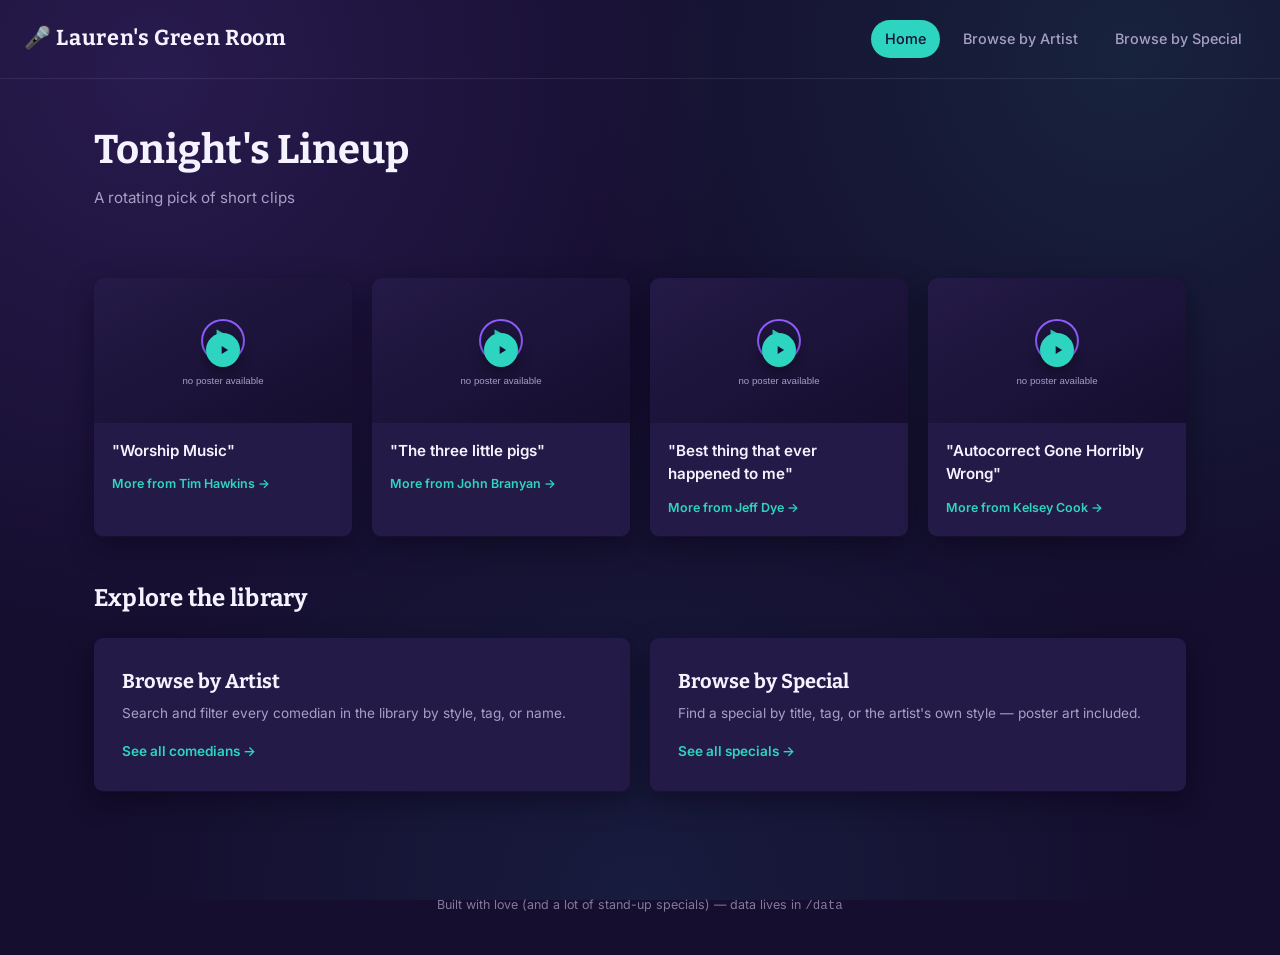
==== commit fdbda657: "Rename site to Lauren's Green Room Renames the site everywhere it appears: page titles, the nav bran" ====
--- a/index.html
+++ b/index.html
@@ -3,13 +3,13 @@
 <head>
 <meta charset="UTF-8">
 <meta name="viewport" content="width=device-width, initial-scale=1.0">
-<title>Comedy Library</title>
+<title>Lauren's Green Room</title>
 <link rel="stylesheet" href="css/styles.css">
 </head>
 <body>
 
 <nav class="site-nav">
-  <a class="site-nav__brand" href="index.html">🎤 Comedy Library</a>
+  <a class="site-nav__brand" href="index.html">🎤 Lauren's Green Room</a>
   <div class="site-nav__links">
     <a class="site-nav__link active" href="index.html">Home</a>
     <a class="site-nav__link" href="browse-artists.html">Browse by Artist</a>
--- a/css/styles.css
+++ b/css/styles.css
@@ -1,5 +1,5 @@
 /* ============================================
-   Comedy Library — "Spotlight" theme
+   Lauren's Green Room — theme
    ============================================ */
 
 @import url('https://fonts.googleapis.com/css2?family=Bitter:wght@400;600;700&family=Inter:wght@400;500;600;700&display=swap');
@@ -400,13 +400,88 @@
 .short-card__embed {
   aspect-ratio: 16 / 9;
   background: #000;
-}
-
-.short-card__embed iframe {
+  position: relative;
+  display: block;
+  width: 100%;
+  padding: 0;
+  border: 0;
+  cursor: pointer;
+}
+
+.short-card__embed img {
+  width: 100%;
+  height: 100%;
+  object-fit: cover;
+  display: block;
+}
+
+.short-card__embed .play-badge { transition: transform 0.15s ease; }
+
+.short-card__embed:hover .play-badge { transform: translate(-50%, -50%) scale(1.1); }
+
+/* ---------- Video lightbox — expands a clip to window width on demand ---------- */
+
+.video-lightbox {
+  position: fixed;
+  inset: 0;
+  background: rgba(6, 3, 20, 0.9);
+  display: flex;
+  align-items: center;
+  justify-content: center;
+  padding: 2rem;
+  z-index: 1000;
+}
+
+.video-lightbox__inner {
+  position: relative;
+  width: min(100%, calc((100vh - 4rem) * 16 / 9));
+  aspect-ratio: 16 / 9;
+  max-height: calc(100vh - 4rem);
+  background: #000;
+  box-shadow: var(--shadow-card-hover);
+}
+
+.video-lightbox__inner--vertical {
+  width: min(100%, calc((100vh - 4rem) * 9 / 16));
+  aspect-ratio: 9 / 16;
+}
+
+.video-lightbox__inner iframe {
   width: 100%;
   height: 100%;
   border: 0;
   display: block;
+}
+
+.video-lightbox__close {
+  position: absolute;
+  top: 0.6rem;
+  right: 0.6rem;
+  width: 34px;
+  height: 34px;
+  display: flex;
+  align-items: center;
+  justify-content: center;
+  border: 0;
+  border-radius: 50%;
+  background: rgba(10, 6, 26, 0.7);
+  color: var(--text);
+  cursor: pointer;
+  z-index: 1;
+}
+
+.video-lightbox__close svg {
+  width: 16px;
+  height: 16px;
+  fill: currentColor;
+}
+
+.video-lightbox__close:hover { background: var(--accent); color: var(--bg); }
+
+@media (max-width: 640px) {
+  .video-lightbox { padding: 1rem; }
+  .video-lightbox__inner { width: min(100%, calc((100vh - 2rem) * 16 / 9)); max-height: calc(100vh - 2rem); }
+  .video-lightbox__inner--vertical { width: min(100%, calc((100vh - 2rem) * 9 / 16)); }
 }
 
 .short-card__body {
@@ -656,10 +731,36 @@
   text-decoration: underline;
 }
 
+.special-card__tags {
+  display: flex;
+  flex-wrap: wrap;
+  gap: 0.35rem;
+  margin: 0 0 0.7rem;
+}
+
 .special-card__badges {
   display: flex;
+  flex-direction: column;
+  gap: 0.5rem;
+  margin-top: auto;
+}
+
+.special-card__watch-row,
+.special-card__level-row {
+  display: flex;
+  flex-wrap: wrap;
   gap: 0.4rem;
-  margin-top: auto;
+}
+
+/* Momentary highlight for a special-card deep-linked from a short clip
+   ("From: <Special> →"), so it's obvious which card the link landed on. */
+.special-card--highlight {
+  animation: special-card-flash 2.2s ease-out 1;
+}
+
+@keyframes special-card-flash {
+  0%   { box-shadow: 0 0 0 3px var(--accent), var(--shadow-card-hover); }
+  100% { box-shadow: var(--shadow-card); }
 }
 
 .badge {
@@ -841,7 +942,20 @@
   font-size: 0.85rem;
 }
 
+.special-row__tags {
+  display: flex;
+  flex-wrap: wrap;
+  gap: 0.35rem;
+}
+
 .special-row__badges {
+  display: flex;
+  flex-direction: column;
+  gap: 0.4rem;
+}
+
+.special-row__watch-row,
+.special-row__level-row {
   display: flex;
   align-items: center;
   gap: 0.4rem;
@@ -876,6 +990,7 @@
   .artist-header { gap: 1.25rem; }
   .artist-header__photo { width: 120px; height: 120px; }
   .controls { flex-direction: column; align-items: stretch; }
+  .search-field { flex: none; width: 100%; min-width: 0; }
   .filter-select { width: 100%; }
   .special-row__poster { width: 76px; height: 43px; }
 }
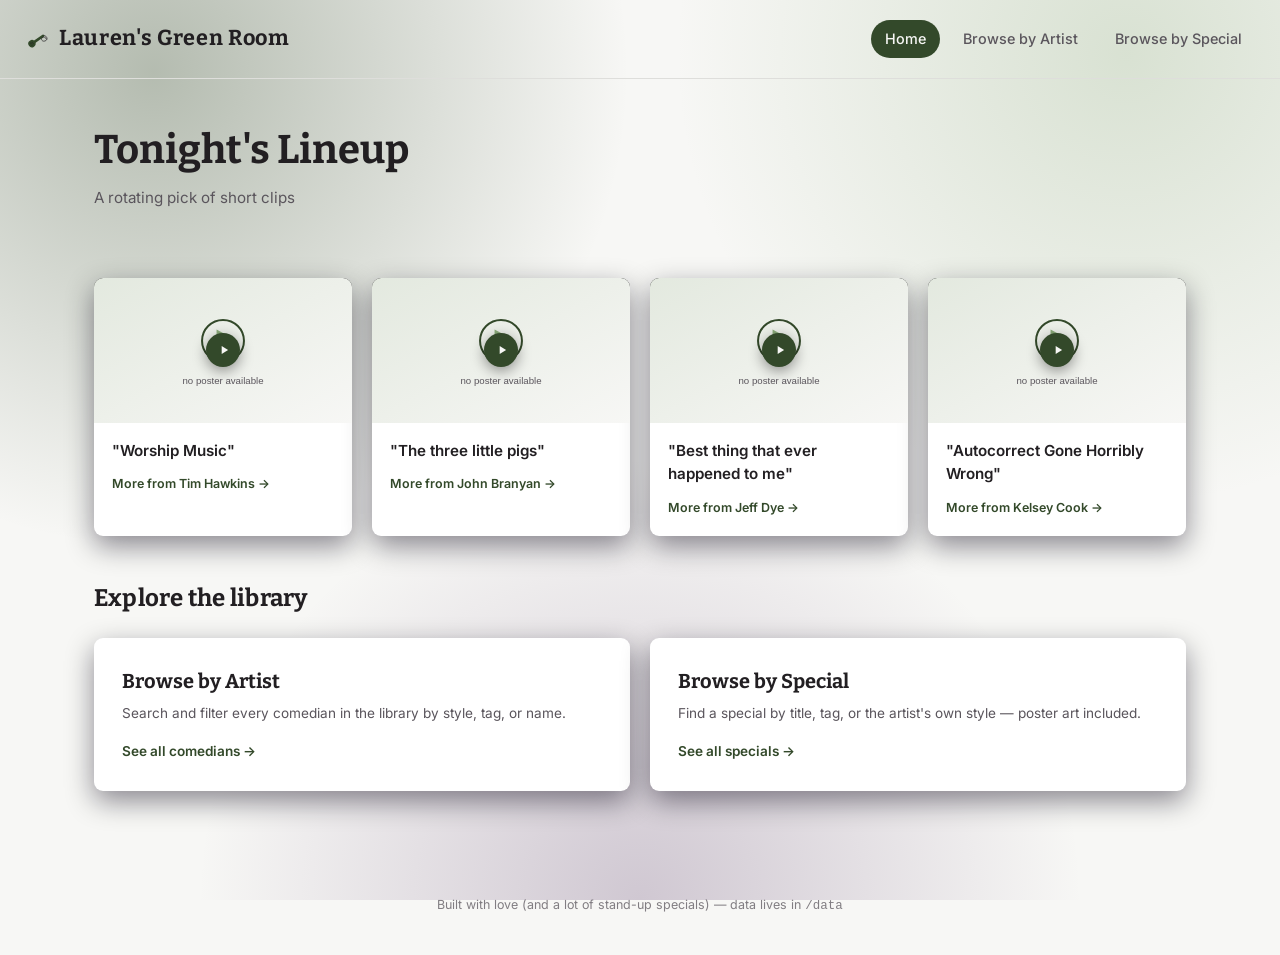
==== commit f1ea9038: "Replace nav emoji with a custom mic-and-cord logo icon Swaps the 🎤 emoji in the nav brand for a hand" ====
--- a/index.html
+++ b/index.html
@@ -9,7 +9,24 @@
 <body>
 
 <nav class="site-nav">
-  <a class="site-nav__brand" href="index.html">🎤 Lauren's Green Room</a>
+  <a class="site-nav__brand" href="index.html">
+    <svg class="site-nav__brand-icon" viewBox="0 0 120 120" xmlns="http://www.w3.org/2000/svg" aria-hidden="true">
+      <g transform="translate(35,78) rotate(-35)">
+        <rect x="8" y="-6" width="57" height="12" rx="6" fill="var(--color-primary)"/>
+        <circle cx="0" cy="0" r="16" fill="var(--color-primary)"/>
+        <circle cx="0" cy="-7" r="1.7" fill="var(--text-primary)"/>
+        <circle cx="6" cy="-3.5" r="1.7" fill="var(--text-primary)"/>
+        <circle cx="6" cy="3.5" r="1.7" fill="var(--text-primary)"/>
+        <circle cx="0" cy="7" r="1.7" fill="var(--text-primary)"/>
+        <circle cx="-6" cy="3.5" r="1.7" fill="var(--text-primary)"/>
+        <circle cx="-6" cy="-3.5" r="1.7" fill="var(--text-primary)"/>
+        <circle cx="0" cy="0" r="1.7" fill="var(--text-primary)"/>
+      </g>
+      <path d="M 88 41 C 102 44, 108 60, 93 66 C 81 71, 72 58, 81 51 C 87 47, 97 49, 99 58"
+            fill="none" stroke="var(--text-primary)" stroke-width="3" stroke-linecap="round" stroke-linejoin="round"/>
+    </svg>
+    Lauren's Green Room
+  </a>
   <div class="site-nav__links">
     <a class="site-nav__link active" href="index.html">Home</a>
     <a class="site-nav__link" href="browse-artists.html">Browse by Artist</a>
--- a/css/styles.css
+++ b/css/styles.css
@@ -5,16 +5,20 @@
 @import url('https://fonts.googleapis.com/css2?family=Bitter:wght@400;600;700&family=Inter:wght@400;500;600;700&display=swap');
 
 :root {
-  --bg: #150E2E;
-  --surface: #241A47;
-  --surface-raised: #2E2158;
-  --primary: #8B5CF6;
-  --primary-dim: #6D46D6;
-  --accent: #2DD4BF;
-  --accent-2: #38BDF8;
-  --text: #F5F3FF;
-  --muted: #A79FC4;
-  --border: rgba(245, 243, 255, 0.09);
+  --bg-page: #F7F7F5;
+  --bg-surface: #FFFFFF;
+  --bg-surface-raised: color-mix(in srgb, var(--color-sage) 18%, var(--bg-page));
+  --border: #DEDEDB;
+
+  --color-primary: #33492A;
+  --color-primary-dim: color-mix(in srgb, var(--color-primary) 82%, black);
+  --color-sage: #8AAA79;
+  --color-sage-text: #20301A;
+  --color-brown: #6B4A2E;
+  --color-plum: #6B4E78;
+
+  --text-primary: #221F22;
+  --text-secondary: #5A555C;
 
   --font-display: 'Bookman Old Style', 'Bitter', Georgia, serif;
   --font-body: 'Calibri', 'Inter', system-ui, -apple-system, sans-serif;
@@ -32,13 +36,13 @@
 
 body {
   margin: 0;
-  background: var(--bg);
+  background: var(--bg-page);
   background-image:
-    radial-gradient(circle at 12% 8%, rgba(139, 92, 246, 0.16), transparent 42%),
-    radial-gradient(circle at 88% 6%, rgba(45, 212, 191, 0.10), transparent 40%),
-    radial-gradient(circle at 50% 100%, rgba(56, 189, 248, 0.08), transparent 50%);
+    radial-gradient(circle at 12% 8%, color-mix(in srgb, var(--color-primary) 34%, transparent), transparent 34%),
+    radial-gradient(circle at 88% 6%, color-mix(in srgb, var(--color-sage) 28%, transparent), transparent 32%),
+    radial-gradient(circle at 50% 100%, color-mix(in srgb, var(--color-plum) 28%, transparent), transparent 40%);
   background-attachment: fixed;
-  color: var(--text);
+  color: var(--text-primary);
   font-family: var(--font-body);
   line-height: 1.55;
   min-height: 100vh;
@@ -66,10 +70,16 @@
   font-size: 1.35rem;
   letter-spacing: 0.03em;
   text-decoration: none;
-  color: var(--text);
+  color: var(--text-primary);
   display: flex;
   align-items: center;
   gap: 0.5rem;
+}
+
+.site-nav__brand-icon {
+  width: 1.7rem;
+  height: 1.7rem;
+  flex-shrink: 0;
 }
 
 .site-nav__links {
@@ -82,20 +92,20 @@
   font-size: 0.9rem;
   font-weight: 500;
   text-decoration: none;
-  color: var(--muted);
+  color: var(--text-secondary);
   padding: 0.5rem 0.9rem;
   border-radius: var(--radius-pill);
   transition: background 0.15s ease, color 0.15s ease;
 }
 
 .site-nav__link:hover {
-  color: var(--text);
-  background: rgba(245, 243, 255, 0.06);
+  color: var(--text-primary);
+  background: color-mix(in srgb, var(--color-primary) 8%, transparent);
 }
 
 .site-nav__link.active {
-  color: var(--bg);
-  background: var(--accent);
+  color: var(--bg-page);
+  background: var(--color-primary);
 }
 
 /* ---------- Layout ---------- */
@@ -115,11 +125,11 @@
   font-weight: 700;
   font-size: clamp(1.9rem, 4vw, 2.5rem);
   margin: 0 0 0.3rem;
-  color: var(--text);
+  color: var(--text-primary);
 }
 
 .page-header__sub {
-  color: var(--muted);
+  color: var(--text-secondary);
   font-size: 0.95rem;
   margin: 0;
 }
@@ -142,12 +152,12 @@
   letter-spacing: 0.01em;
   font-size: 1.5rem;
   margin: 0;
-  color: var(--text);
+  color: var(--text-primary);
 }
 
 .section__note {
   font-size: 0.8rem;
-  color: var(--muted);
+  color: var(--text-secondary);
 }
 
 /* ---------- Empty state ---------- */
@@ -157,15 +167,15 @@
   border-radius: var(--radius);
   padding: 2rem;
   text-align: center;
-  color: var(--muted);
+  color: var(--text-secondary);
   font-size: 0.9rem;
-  background: rgba(245, 243, 255, 0.02);
+  background: color-mix(in srgb, var(--color-primary) 2%, transparent);
 }
 
 .empty-state code {
   font-family: 'Consolas', monospace;
-  color: var(--accent);
-  background: rgba(45, 212, 191, 0.1);
+  color: var(--color-primary);
+  background: color-mix(in srgb, var(--color-sage) 15%, transparent);
   padding: 0.1rem 0.4rem;
   border-radius: 4px;
 }
@@ -180,8 +190,8 @@
   font-family: var(--font-body);
   font-weight: 600;
   font-size: 0.9rem;
-  background: var(--primary);
-  color: #fff;
+  background: var(--color-primary);
+  color: var(--bg-page);
   border: none;
   padding: 0.7rem 1.4rem;
   border-radius: var(--radius-pill);
@@ -191,18 +201,18 @@
 }
 
 .btn:hover {
-  background: var(--primary-dim);
+  background: var(--color-primary-dim);
   transform: translateY(-1px);
 }
 
 .btn--outline {
   background: transparent;
-  border: 1px solid rgba(139, 92, 246, 0.5);
-  color: var(--text);
+  border: 1px solid color-mix(in srgb, var(--color-primary) 50%, transparent);
+  color: var(--text-primary);
 }
 
 .btn--outline:hover {
-  background: rgba(139, 92, 246, 0.12);
+  background: color-mix(in srgb, var(--color-primary) 12%, transparent);
 }
 
 /* ---------- Search & filters ---------- */
@@ -234,9 +244,9 @@
 
 .search-input {
   width: 100%;
-  background: var(--surface);
+  background: var(--bg-surface);
   border: 1px solid var(--border);
-  color: var(--text);
+  color: var(--text-primary);
   font-family: var(--font-body);
   font-size: 0.9rem;
   padding: 0.7rem 1rem 0.7rem 2.4rem;
@@ -245,16 +255,16 @@
   transition: border-color 0.15s ease;
 }
 
-.search-input::placeholder { color: var(--muted); }
+.search-input::placeholder { color: var(--text-secondary); }
 
 .search-input:focus {
-  border-color: var(--primary);
+  border-color: var(--color-primary);
 }
 
 .filter-select {
-  background: var(--surface);
+  background: var(--bg-surface);
   border: 1px solid var(--border);
-  color: var(--text);
+  color: var(--text-primary);
   font-family: var(--font-body);
   font-size: 0.85rem;
   padding: 0.65rem 2rem 0.65rem 1rem;
@@ -262,13 +272,13 @@
   outline: none;
   cursor: pointer;
   appearance: none;
-  background-image: linear-gradient(45deg, transparent 50%, var(--muted) 50%), linear-gradient(135deg, var(--muted) 50%, transparent 50%);
+  background-image: linear-gradient(45deg, transparent 50%, var(--text-secondary) 50%), linear-gradient(135deg, var(--text-secondary) 50%, transparent 50%);
   background-position: calc(100% - 16px) calc(50% - 3px), calc(100% - 11px) calc(50% - 3px);
   background-size: 5px 5px, 5px 5px;
   background-repeat: no-repeat;
 }
 
-.filter-select:focus { border-color: var(--primary); }
+.filter-select:focus { border-color: var(--color-primary); }
 
 .active-filters {
   display: flex;
@@ -283,9 +293,9 @@
   gap: 0.45rem;
   font-size: 0.78rem;
   font-weight: 500;
-  background: rgba(139, 92, 246, 0.16);
-  border: 1px solid rgba(139, 92, 246, 0.4);
-  color: var(--text);
+  background: color-mix(in srgb, var(--color-primary) 16%, transparent);
+  border: 1px solid color-mix(in srgb, var(--color-primary) 40%, transparent);
+  color: var(--text-primary);
   padding: 0.35rem 0.5rem 0.35rem 0.8rem;
   border-radius: var(--radius-pill);
 }
@@ -293,7 +303,7 @@
 .filter-chip button {
   background: none;
   border: none;
-  color: var(--muted);
+  color: var(--text-secondary);
   cursor: pointer;
   font-size: 0.85rem;
   line-height: 1;
@@ -302,8 +312,8 @@
 }
 
 .filter-chip button:hover {
-  color: var(--text);
-  background: rgba(245, 243, 255, 0.1);
+  color: var(--text-primary);
+  background: color-mix(in srgb, var(--color-primary) 10%, transparent);
 }
 
 /* ---------- Tag chips (display) ---------- */
@@ -318,9 +328,9 @@
   font-size: 0.75rem;
   font-weight: 500;
   text-transform: lowercase;
-  background: var(--surface);
+  background: var(--bg-surface);
   border: 1px solid var(--border);
-  color: var(--muted);
+  color: var(--text-secondary);
   padding: 0.4rem 0.85rem;
   border-radius: var(--radius-pill);
   cursor: pointer;
@@ -328,32 +338,36 @@
 }
 
 .tag-chip:hover {
-  border-color: var(--primary);
-  color: var(--text);
+  border-color: var(--color-primary);
+  color: var(--text-primary);
 }
 
 .tag-chip.active {
-  background: var(--primary);
-  border-color: var(--primary);
-  color: #fff;
-}
-
-/* Small static tag pill shown on cards (not interactive) */
+  background: var(--color-primary);
+  border-color: var(--color-primary);
+  color: var(--bg-page);
+}
+
+/* Small static tag pill shown on cards (not interactive). Color rotates
+   between 3 variants (see js/common.js renderPillTag) so different tags are
+   visually distinct instead of one flat color. */
 .pill-tag {
   font-size: 0.68rem;
   font-weight: 500;
   text-transform: lowercase;
   letter-spacing: 0.01em;
-  color: var(--muted);
-  background: rgba(245, 243, 255, 0.06);
   padding: 0.2rem 0.6rem;
   border-radius: var(--radius-pill);
 }
 
+.pill-tag--sage  { background: var(--color-sage);  color: var(--color-sage-text); }
+.pill-tag--brown { background: var(--color-brown); color: var(--bg-page); }
+.pill-tag--plum  { background: var(--color-plum);  color: var(--bg-page); }
+
 /* ---------- Cards (shared) ---------- */
 
 .card {
-  background: var(--surface);
+  background: var(--bg-surface);
   border-radius: var(--radius);
   box-shadow: var(--shadow-card);
   overflow: hidden;
@@ -373,7 +387,7 @@
 .card__perf {
   position: relative;
   height: 0;
-  border-top: 2px dashed rgba(245, 243, 255, 0.14);
+  border-top: 2px dashed var(--border);
 }
 
 .card__perf::before,
@@ -382,7 +396,7 @@
   position: absolute;
   width: 14px;
   height: 14px;
-  background: var(--bg);
+  background: var(--bg-page);
   border-radius: 50%;
   top: -7px;
 }
@@ -465,7 +479,7 @@
   border: 0;
   border-radius: 50%;
   background: rgba(10, 6, 26, 0.7);
-  color: var(--text);
+  color: var(--text-primary);
   cursor: pointer;
   z-index: 1;
 }
@@ -476,7 +490,7 @@
   fill: currentColor;
 }
 
-.video-lightbox__close:hover { background: var(--accent); color: var(--bg); }
+.video-lightbox__close:hover { background: var(--color-primary); color: var(--bg-page); }
 
 @media (max-width: 640px) {
   .video-lightbox { padding: 1rem; }
@@ -497,7 +511,7 @@
 .short-card__more {
   font-size: 0.78rem;
   font-weight: 600;
-  color: var(--accent);
+  color: var(--color-primary);
   text-decoration: none;
 }
 
@@ -512,7 +526,7 @@
 }
 
 .cta-card {
-  background: var(--surface);
+  background: var(--bg-surface);
   border-radius: var(--radius);
   box-shadow: var(--shadow-card);
   padding: 1.75rem;
@@ -531,19 +545,19 @@
   font-weight: 700;
   font-size: 1.25rem;
   margin: 0 0 0.4rem;
-  color: var(--text);
+  color: var(--text-primary);
 }
 
 .cta-card__sub {
   font-size: 0.85rem;
-  color: var(--muted);
+  color: var(--text-secondary);
   margin: 0 0 0.9rem;
 }
 
 .cta-card__arrow {
   font-size: 0.85rem;
   font-weight: 600;
-  color: var(--accent);
+  color: var(--color-primary);
 }
 
 /* ---------- Artist grid (Browse by Artist) ---------- */
@@ -558,7 +572,7 @@
 .artist-card__photo {
   aspect-ratio: 1 / 1;
   width: 100%;
-  background: var(--surface-raised);
+  background: var(--bg-surface-raised);
   background-size: cover;
   background-position: center top;
   display: flex;
@@ -566,7 +580,7 @@
   justify-content: center;
   font-family: var(--font-display);
   font-size: 1.8rem;
-  color: var(--primary);
+  color: var(--color-primary);
   flex-shrink: 0;
 }
 
@@ -616,12 +630,12 @@
 }
 
 .special-card__title-link:hover .special-card__title {
-  color: var(--accent);
+  color: var(--color-primary);
 }
 
 .special-card__poster {
   aspect-ratio: 16 / 9;
-  background: var(--surface-raised);
+  background: var(--bg-surface-raised);
   background-size: cover;
   background-position: center;
   position: relative;
@@ -651,7 +665,7 @@
 
 .special-card:not(.has-video):not(.has-platform) .special-card__title,
 .special-row:not(.has-video):not(.has-platform) .special-row__title {
-  color: var(--muted);
+  color: var(--text-secondary);
   font-weight: 500;
 }
 
@@ -663,7 +677,7 @@
   width: 34px;
   height: 34px;
   border-radius: 50%;
-  background: var(--accent);
+  background: var(--color-primary);
   display: flex;
   align-items: center;
   justify-content: center;
@@ -673,7 +687,7 @@
 .play-badge svg {
   width: 14px;
   height: 14px;
-  fill: var(--bg);
+  fill: var(--bg-page);
   margin-left: 2px;
 }
 
@@ -686,8 +700,8 @@
   letter-spacing: 0.03em;
   text-transform: uppercase;
   text-decoration: none;
-  color: var(--bg);
-  background: var(--accent);
+  color: var(--bg-page);
+  background: var(--color-primary);
   padding: 0.25rem 0.55rem;
   border-radius: var(--radius-pill);
 }
@@ -695,7 +709,7 @@
 .watch-pill svg {
   width: 10px;
   height: 10px;
-  fill: var(--bg);
+  fill: var(--bg-page);
 }
 
 .special-card__body {
@@ -718,7 +732,7 @@
 
 .special-card__meta {
   font-size: 0.8rem;
-  color: var(--accent-2);
+  color: var(--color-plum);
   margin: 0 0 0.7rem;
 }
 
@@ -759,7 +773,7 @@
 }
 
 @keyframes special-card-flash {
-  0%   { box-shadow: 0 0 0 3px var(--accent), var(--shadow-card-hover); }
+  0%   { box-shadow: 0 0 0 3px var(--color-primary), var(--shadow-card-hover); }
   100% { box-shadow: var(--shadow-card); }
 }
 
@@ -768,7 +782,7 @@
   font-weight: 600;
   text-transform: uppercase;
   letter-spacing: 0.03em;
-  color: var(--muted);
+  color: var(--text-secondary);
   border: 1px solid var(--border);
   padding: 0.25rem 0.55rem;
   border-radius: 5px;
@@ -780,7 +794,7 @@
   display: inline-block;
   font-size: 0.85rem;
   font-weight: 500;
-  color: var(--accent);
+  color: var(--color-primary);
   text-decoration: none;
   margin-bottom: 1.75rem;
 }
@@ -804,17 +818,17 @@
   width: 38px;
   height: 38px;
   border-radius: 50%;
-  background: var(--surface);
+  background: var(--bg-surface);
   box-shadow: var(--shadow-card);
   display: flex;
   align-items: center;
   justify-content: center;
-  color: var(--text);
+  color: var(--text-primary);
   transition: background 0.15s ease, transform 0.15s ease;
 }
 
 .social-icon:hover {
-  background: var(--primary);
+  background: var(--color-primary);
   transform: translateY(-2px);
 }
 
@@ -835,7 +849,7 @@
   width: 160px;
   height: 160px;
   border-radius: var(--radius);
-  background: var(--surface-raised);
+  background: var(--bg-surface-raised);
   background-size: cover;
   background-position: center;
   box-shadow: var(--shadow-card);
@@ -847,13 +861,13 @@
   font-weight: 700;
   font-size: clamp(1.9rem, 4vw, 2.5rem);
   margin: 0 0 0.5rem;
-  color: var(--text);
+  color: var(--text-primary);
 }
 
 .artist-header__website {
   font-size: 0.85rem;
   font-weight: 600;
-  color: var(--accent);
+  color: var(--color-primary);
   text-decoration: none;
 }
 .artist-header__website:hover { text-decoration: underline; }
@@ -864,7 +878,7 @@
   gap: 0.4rem;
   font-size: 0.85rem;
   font-weight: 600;
-  color: var(--accent-2);
+  color: var(--color-plum);
   text-decoration: none;
   margin-top: 0.4rem;
 }
@@ -881,13 +895,13 @@
 .artist-bio {
   margin-top: 1.75rem;
   max-width: 68ch;
-  color: var(--text);
+  color: var(--text-primary);
   opacity: 0.92;
   font-size: 0.98rem;
 }
 
 .special-row {
-  background: var(--surface);
+  background: var(--bg-surface);
   border-radius: var(--radius);
   box-shadow: var(--shadow-card);
   padding: 0.9rem;
@@ -905,7 +919,7 @@
   flex-shrink: 0;
   border-radius: 6px;
   overflow: hidden;
-  background: var(--surface-raised);
+  background: var(--bg-surface-raised);
   text-decoration: none;
 }
 
@@ -927,17 +941,17 @@
   font-weight: 700;
   font-size: 0.98rem;
   margin: 0;
-  color: var(--text);
+  color: var(--text-primary);
 }
 
 .special-row__title a {
   color: inherit;
   text-decoration: none;
 }
-.special-row__title a:hover { color: var(--accent); }
+.special-row__title a:hover { color: var(--color-primary); }
 
 .special-row__year {
-  color: var(--muted);
+  color: var(--text-secondary);
   font-weight: 400;
   font-size: 0.85rem;
 }
@@ -967,7 +981,7 @@
 .site-footer {
   text-align: center;
   font-size: 0.78rem;
-  color: var(--muted);
+  color: var(--text-secondary);
   padding: 2.5rem 1rem;
   opacity: 0.75;
 }
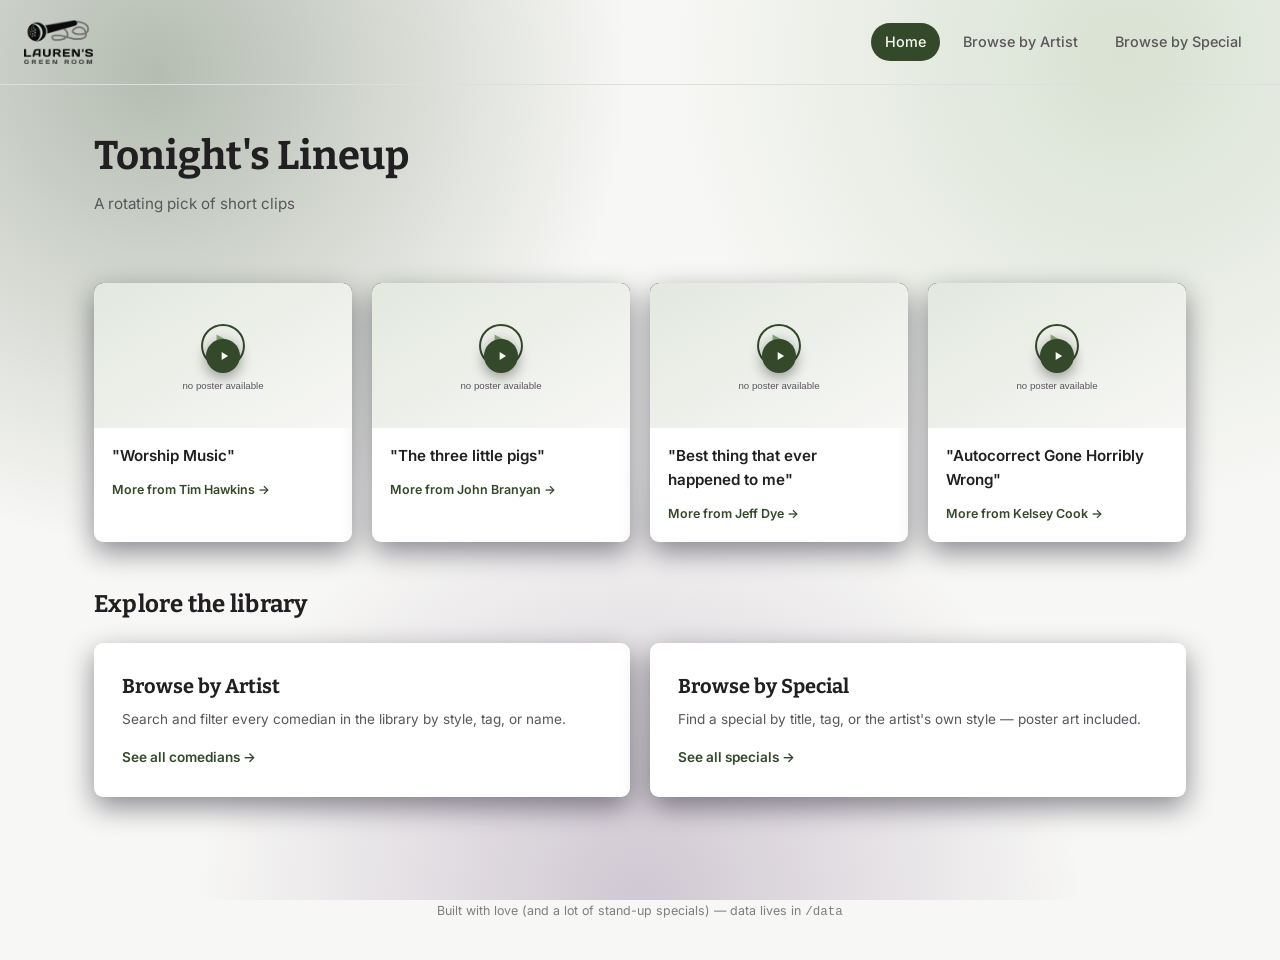
==== commit 1b0eaf52: "Replace hand-drawn nav icon with Haley's real logo Swaps the custom-drawn SVG mic icon (which didn't" ====
--- a/index.html
+++ b/index.html
@@ -10,22 +10,7 @@
 
 <nav class="site-nav">
   <a class="site-nav__brand" href="index.html">
-    <svg class="site-nav__brand-icon" viewBox="0 0 120 120" xmlns="http://www.w3.org/2000/svg" aria-hidden="true">
-      <g transform="translate(35,78) rotate(-35)">
-        <rect x="8" y="-6" width="57" height="12" rx="6" fill="var(--color-primary)"/>
-        <circle cx="0" cy="0" r="16" fill="var(--color-primary)"/>
-        <circle cx="0" cy="-7" r="1.7" fill="var(--text-primary)"/>
-        <circle cx="6" cy="-3.5" r="1.7" fill="var(--text-primary)"/>
-        <circle cx="6" cy="3.5" r="1.7" fill="var(--text-primary)"/>
-        <circle cx="0" cy="7" r="1.7" fill="var(--text-primary)"/>
-        <circle cx="-6" cy="3.5" r="1.7" fill="var(--text-primary)"/>
-        <circle cx="-6" cy="-3.5" r="1.7" fill="var(--text-primary)"/>
-        <circle cx="0" cy="0" r="1.7" fill="var(--text-primary)"/>
-      </g>
-      <path d="M 88 41 C 102 44, 108 60, 93 66 C 81 71, 72 58, 81 51 C 87 47, 97 49, 99 58"
-            fill="none" stroke="var(--text-primary)" stroke-width="3" stroke-linecap="round" stroke-linejoin="round"/>
-    </svg>
-    Lauren's Green Room
+    <img class="site-nav__brand-logo" src="img/logo.png" alt="Lauren's Green Room">
   </a>
   <div class="site-nav__links">
     <a class="site-nav__link active" href="index.html">Home</a>
--- a/css/styles.css
+++ b/css/styles.css
@@ -65,21 +65,15 @@
 }
 
 .site-nav__brand {
-  font-family: var(--font-display);
-  font-weight: 700;
-  font-size: 1.35rem;
-  letter-spacing: 0.03em;
-  text-decoration: none;
-  color: var(--text-primary);
-  display: flex;
-  align-items: center;
-  gap: 0.5rem;
-}
-
-.site-nav__brand-icon {
-  width: 1.7rem;
-  height: 1.7rem;
-  flex-shrink: 0;
+  display: flex;
+  align-items: center;
+  text-decoration: none;
+}
+
+.site-nav__brand-logo {
+  height: 2.75rem;
+  width: auto;
+  display: block;
 }
 
 .site-nav__links {
